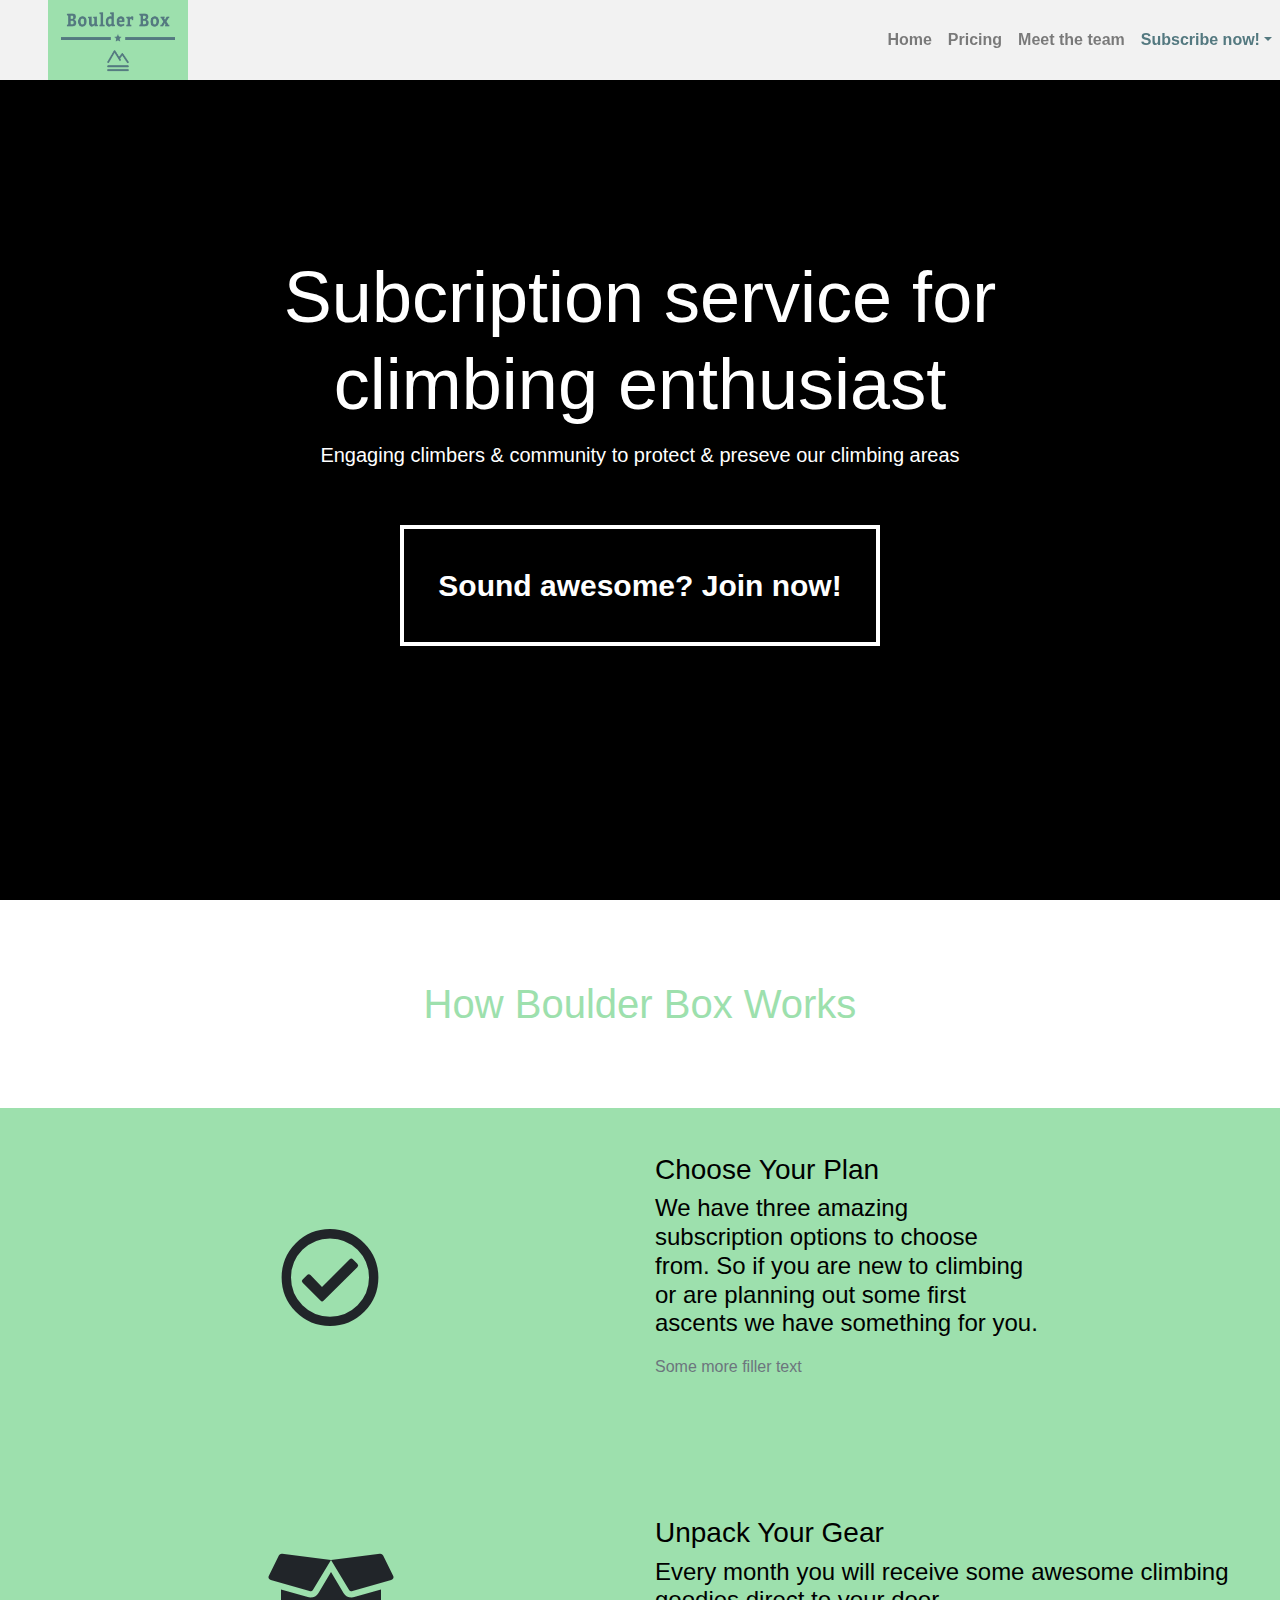
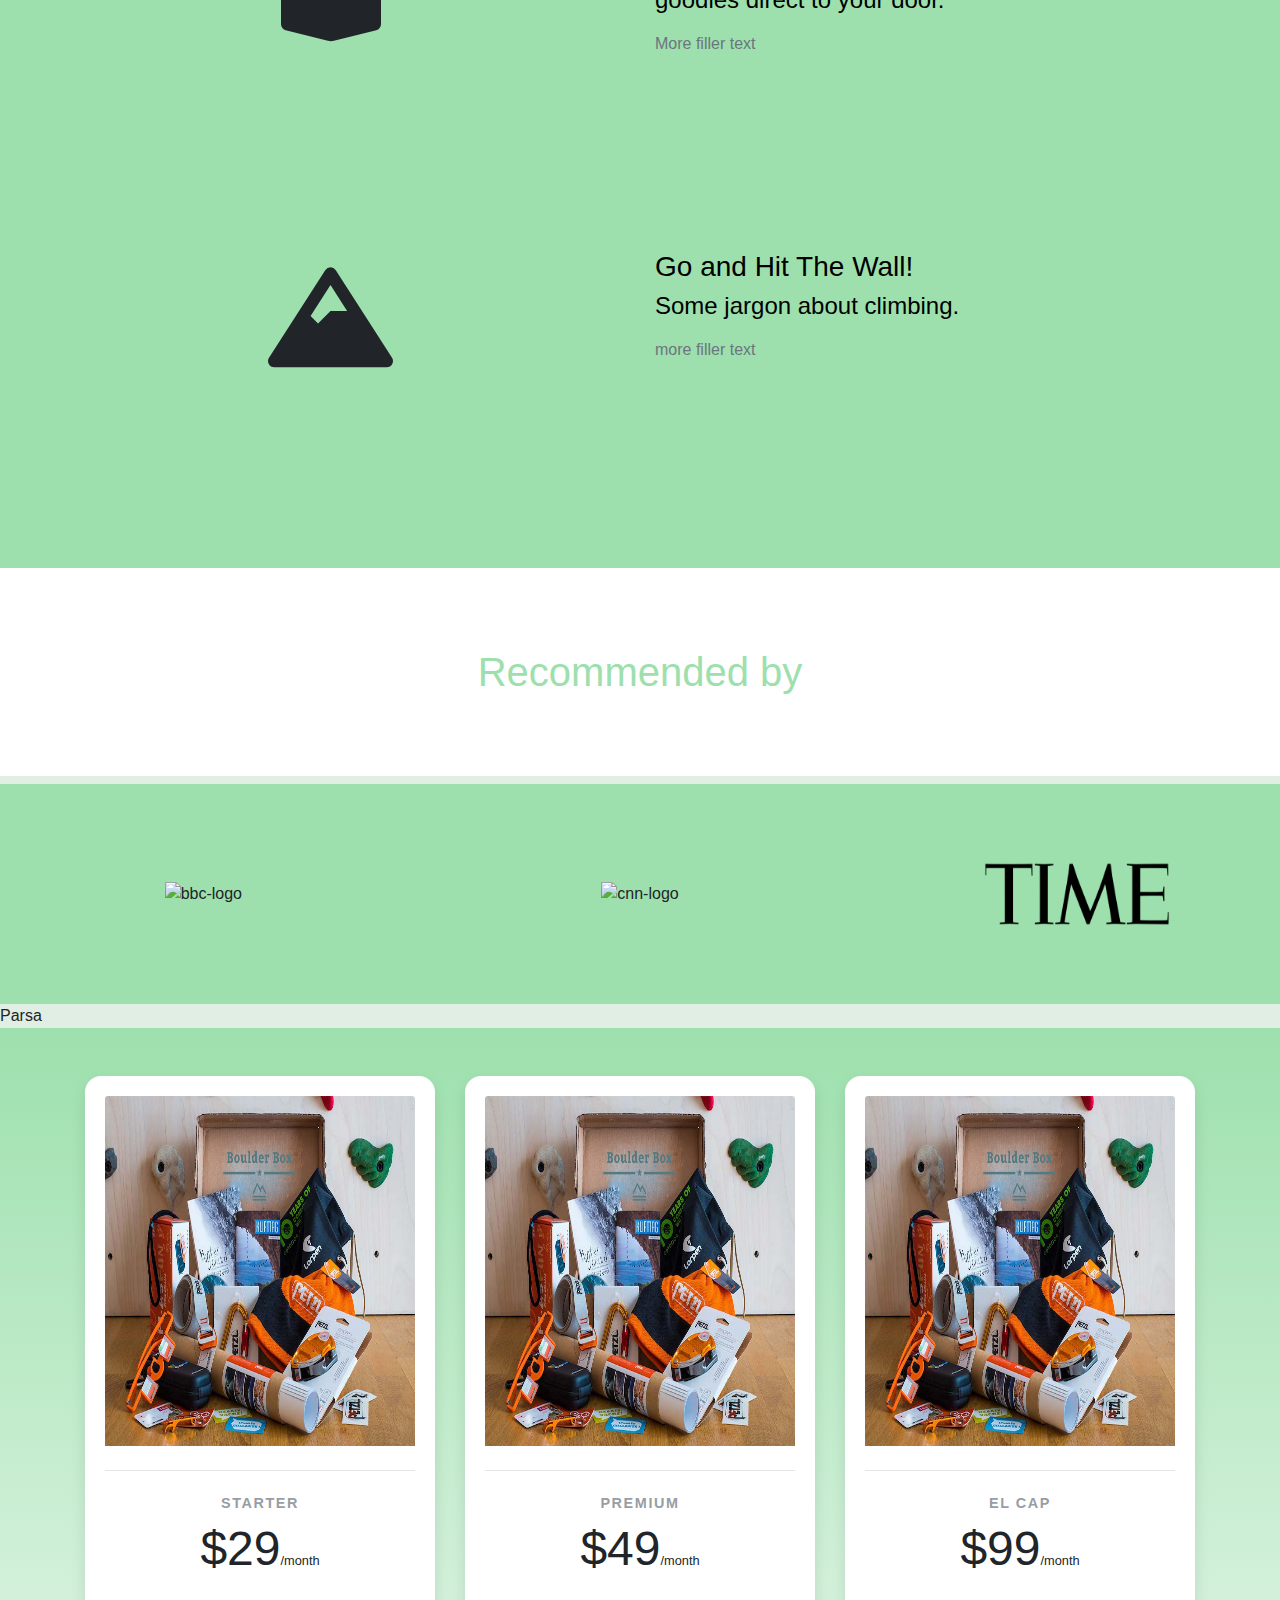
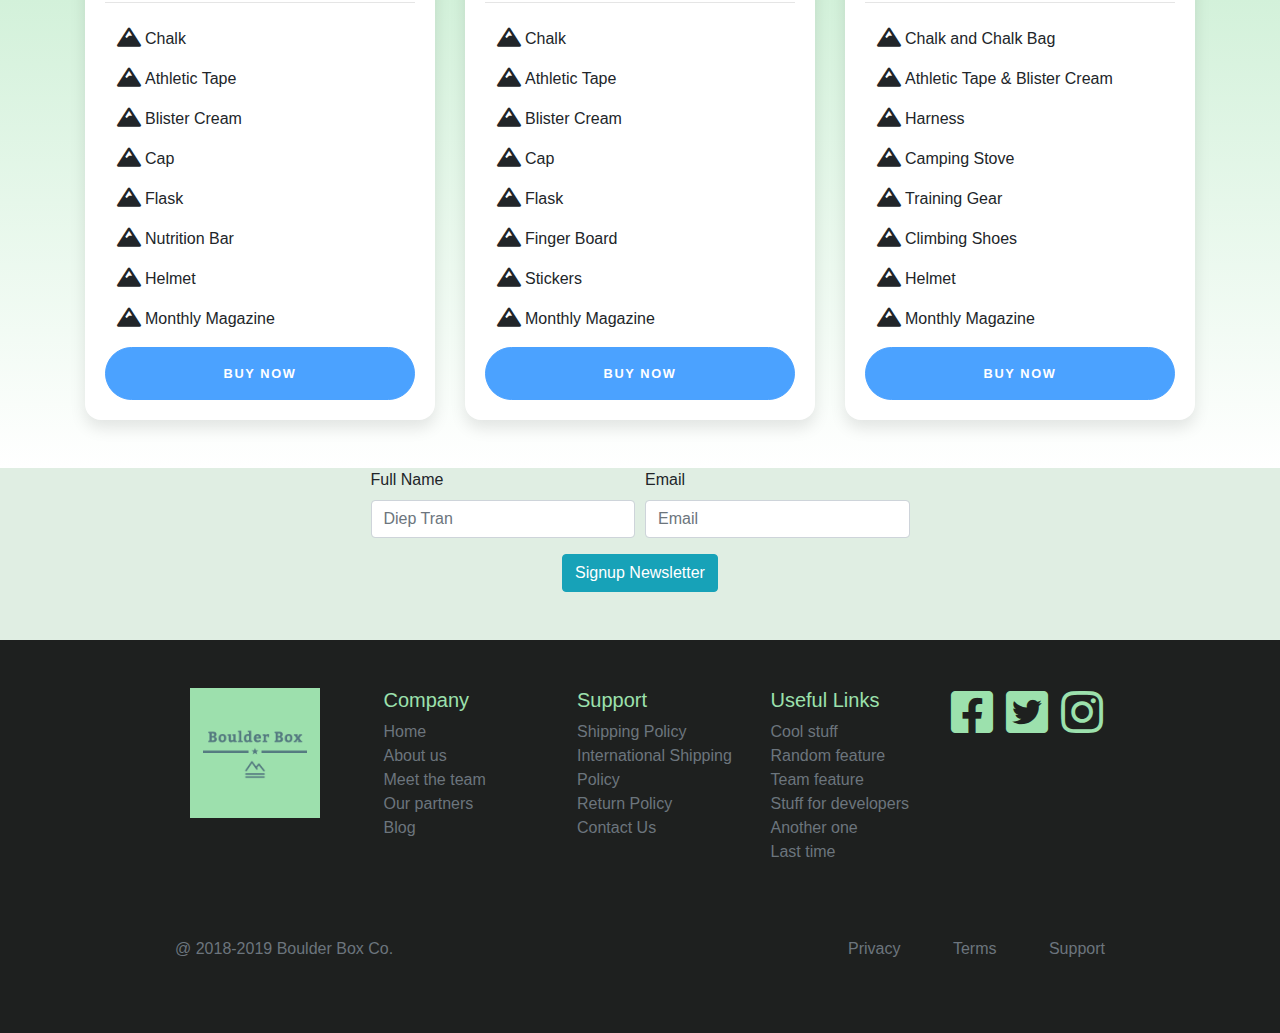
==== index.html @ 5732b901 "Add Shadow for Navbar - Updated Logo width and height to responsive meter - Add somemore effect on H" ====
<!DOCTYPE html>
<html lang="en">
<!-- Required meta tags -->
<meta charset="utf-8" />
<meta name="viewport" content="width=device-width, initial-scale=1, shrink-to-fit=no" />

<!-- Bootstrap CSS -->
<link rel="shortcut icon" href="img/logo/favicon.png" type="image/x-icon" />
<link rel="stylesheet" href="https://stackpath.bootstrapcdn.com/bootstrap/4.3.1/css/bootstrap.min.css"
    integrity="sha384-ggOyR0iXCbMQv3Xipma34MD+dH/1fQ784/j6cY/iJTQUOhcWr7x9JvoRxT2MZw1T" crossorigin="anonymous" />
<link rel="stylesheet" href="https://cdnjs.cloudflare.com/ajax/libs/font-awesome/5.11.2/css/all.css">
<link rel="stylesheet" href="https://stackpath.bootstrapcdn.com/bootstrap/4.3.1/css/bootstrap.min.css"
    integrity="sha384-ggOyR0iXCbMQv3Xipma34MD+dH/1fQ784/j6cY/iJTQUOhcWr7x9JvoRxT2MZw1T" crossorigin="anonymous">
<link rel="stylesheet" href="css/style.css" />
<title>Boulder Box | Homepage</title>
</head>

<body>
    <!-- Tuan -->
    <nav class="navbar fixed-top navbar-light navbar-expand-lg shadow">
        <a class="navbar-brand ml-5" href="index.html"><img src="img/logo/navbar-logo-wide.png" width="140vw" height="80vh" alt=""> </a>
        <div class="d-flex flex-row order-2 order-lg-3">
            <button class="navbar-toggler " type="button" data-toggle="collapse" data-target="#navbarNavDropdown">
                <span class="navbar-toggler-icon"></span>
            </button>
        </div>
        <div class="collapse navbar-collapse order-3 order-lg-2 " id="navbarNavDropdown">
            <ul class="navbar-nav ml-auto">
                <li class="nav-item"><a class="nav-link" href="/index.html">Home</a></li>
                <li class="nav-item"><a class="nav-link" href="/index.html#Pricing">Pricing</a></li>
                <li class="nav-item"><a class="nav-link" href="/meettheteam.html">Meet the team</a></li>
                <li class="nav-item dropdown">
                    <a class="nav-link dropdown-toggle custom-button-navbar" href="#" id="navbarDropdownMenuLink"
                        data-toggle="dropdown">Subscribe now!</a>
                    <div class="dropdown-menu dropdown-menu-right slideIn">
                        <a class="dropdown-item" href="#">Sign up</a>
                        <a class="dropdown-item" href="#">Sign in</a>
                        <a class="dropdown-item" href="/checkout.html">Subscribe now!</a>
                    </div>
                </li>
            </ul>
        </div>
    </nav>
    <header>
        <div class="overlay"></div>
        <video playsinline="playsinline" autoplay="autoplay" muted="muted" loop="loop">
            <source src="https://i.imgur.com/IbKbxZP.mp4" type="video/mp4">
        </video>
        <div class="container h-100">
            <div class="d-flex h-100 text-center align-items-center">
                <div class="w-100 text-white header-custom">
                    <h1 class="display-3">Subcription service for <br>climbing enthusiast</h1>
                    <p class="lead mb-0">Engaging climbers & community to protect & preseve our climbing areas</p>
                    <button class="awesome-button" onclick="window.location.href = '/index.html#Pricing';"">Sound awesome? Join now!</button>
                </div>
            </div>
        </div>
    </header>

    <!--Edward-->
    <!-- How It Works -->
    <section id="how-it-works">
        <h1>How Boulder Box Works</h1>
        <div class="row row-1">
            <div class="col-md-6 col-lg-6 how-img">
                <i class="far fa-check-circle"></i>
            </div>
            <div class="col-md-6 col-lg-4  how-text">
                <h3>Choose Your Plan</h3>
                <h4 class="subheading">We have three amazing subscription options to choose from. So if you are new to
                    climbing or are planning out some first ascents we have something for you.</h4>
                <p class="text-muted">Some more filler text </p>
            </div>
        </div>
        <div class="row row-2">
            <div class="col-md-6 col-lg-6  how-img">
                <i class="fas fa-box-open"></i>
            </div>
            <div class="col-md-6 col-lg-6 how-text ">
                <h3>Unpack Your Gear</h3>
                <h4 class="subheading">Every month you will receive some awesome climbing goodies direct to your door.
                </h4>
                <p class="text-muted">More filler text</p>
            </div>

        </div>
        <div class="row row-3">
            <div class="col-md-6 col-lg-6  how-img">
                <i class="fas fa-mountain "></i>
            </div>
            <div class="col-md-6 col-lg-6 how-text ">
                <h3>Go and Hit The Wall!</h3>
                <h4 class="subheading">Some jargon about climbing.</h4>
                <p class="text-muted"> more filler text</p>
            </div>
        </div>

        </div>
    </section>

    <!-- As Seen On Section -->
    <section id="as-seen-on">
        <h1>Recommended by</h1>
        <Div class="container-fluid as-seen-on">
            <div class="row">
                <div class="col-lg-4 col-md-4 col-sm-12 news-logo ">
                    <img src="https://cdn.iconscout.com/icon/free/png-512/bbc-3-555283.png" alt="bbc-logo">
                </div>
                <div class="col-lg-4 col-md-4 col-sm-12 news-logo">
                    <img src="https://cdn.iconscout.com/icon/free/png-512/cnn-1-282366.png" alt="cnn-logo">
                </div>
                <div class="col-lg-4 col-md-4 col-sm-12 news-logo">
                    <img src="img/time-259.png" alt="time-logo">
                </div>
            </div>
        </div>
    </section>
    </section>

    <section id="Testimonial">
        Parsa
    </section>

    <section id="product-image">


    </section>

    <!-- Pricing Cards  -->


    <section id="Pricing">

        <section class="pricing py-5">
            <div class="container">
                <div class="row">
                    <!-- Starter Tier -->
                    <div class="col-lg-4">
                        <div class="card mb-5 mb-lg-0">
                            <div class="card-body">
                                <img class="bd-placeholder-img card-img-top" width="100%" height="350"
                                    src="img/Boulder_box_product.png" focusable="false" role="img"
                                    aria-label="profile"></img>
                                <hr>
                                <h5 class="card-title text-muted text-uppercase text-center">Starter</h5>
                                <h6 class="card-price text-center">$29<span class="period">/month</span></h6>
                                <hr>
                                <ul class="fa-ul">
                                    <li><span class="fa-li"><i class="fas fa-mountain mountain"></i></span>Chalk</li>
                                    <li><span class="fa-li"><i class="fas fa-mountain mountain "></i></span>Athletic
                                        Tape
                                    </li>
                                    <li><span class="fa-li"><i class="fas fa-mountain mountain "></i></span>Blister
                                        Cream
                                    </li>
                                    <li><span class="fa-li"><i class="fas fa-mountain mountain "></i></span>Cap</li>
                                    <li> <span class="fa-li"><i class="fas fa-mountain mountain "></i></span>Flask</li>
                                    <li> <span class="fa-li"><i class="fas fa-mountain mountain "></i></span>Nutrition
                                        Bar
                                    </li>
                                    <li> <span class="fa-li"><i class="fas fa-mountain mountain "></i></span>Helmet
                                    </li>
                                    <li> <span class="fa-li"><i class="fas fa-mountain mountain "></i></span>Monthly
                                        Magazine
                                    </li>
                                </ul>
                                <a href="/checkout.html" class="btn btn-block btn-primary text-uppercase">Buy Now</a>
                            </div>
                        </div>
                    </div>
                    <!-- Plus Tier -->
                    <div class="col-lg-4">
                        <div class="card mb-5 mb-lg-0">
                            <div class="card-body">

                                <img class="bd-placeholder-img card-img-top" width="100%" height="350"
                                    src="img/Boulder_box_product.png" focusable="false" role="img"
                                    aria-label="profile"></img>
                                <hr>
                                <h5 class="card-title text-muted text-uppercase text-center">Premium</h5>
                                <h6 class="card-price text-center">$49<span class="period">/month</span></h6>
                                <hr>

                                <ul class="fa-ul">
                                    <li><span class="fa-li"><i class="fas fa-mountain mountain"></i></span>Chalk</li>
                                    <li><span class="fa-li"><i class="fas fa-mountain mountain "></i></span>Athletic
                                        Tape
                                    </li>
                                    <li><span class="fa-li"><i class="fas fa-mountain mountain "></i></span>Blister
                                        Cream
                                    </li>
                                    <li><span class="fa-li"><i class="fas fa-mountain mountain "></i></span>Cap</li>
                                    <li> <span class="fa-li"><i class="fas fa-mountain mountain "></i></span>Flask</li>
                                    <li> <span class="fa-li"><i class="fas fa-mountain mountain "></i></span>Finger
                                        Board
                                    </li>
                                    <li> <span class="fa-li"><i class="fas fa-mountain mountain "></i></span>Stickers
                                    </li>
                                    <li> <span class="fa-li"><i class="fas fa-mountain mountain "></i></span>Monthly
                                        Magazine
                                    </li>
                                </ul>
                                <a href="/checkout.html" class="btn btn-block btn-primary text-uppercase">Buy Now</a>
                            </div>
                        </div>
                    </div>
                    <!-- Pro Tier -->
                    <div class="col-lg-4">
                        <div class="card">
                            <div class="card-body">
                                <img class="bd-placeholder-img card-img-top" width="100%" height="350"
                                    src="img/Boulder_box_product.png" focusable="false" role="img"
                                    aria-label="profile"></img>
                                <hr>
                                <h5 class="card-title text-muted text-uppercase text-center">El Cap</h5>
                                <h6 class="card-price text-center">$99<span class="period">/month</span></h6>
                                <hr>
                                <ul class="fa-ul">
                                    <li><span class="fa-li"><i class="fas fa-mountain mountain"></i></span>Chalk and
                                        Chalk Bag</li>
                                    <li><span class="fa-li"><i class="fas fa-mountain mountain "></i></span>Athletic
                                        Tape & Blister Cream</li>
                                    <li><span class="fa-li"><i class="fas fa-mountain mountain "></i></span>Harness</li>
                                    <li><span class="fa-li"><i class="fas fa-mountain mountain "></i></span>Camping
                                        Stove
                                    </li>
                                    <li> <span class="fa-li"><i class="fas fa-mountain mountain "></i></span>Training
                                        Gear
                                    </li>
                                    <li> <span class="fa-li"><i class="fas fa-mountain mountain "></i></span>Climbing
                                        Shoes
                                    </li>
                                    <li> <span class="fa-li"><i class="fas fa-mountain mountain "></i></span>Helmet
                                    </li>
                                    <li> <span class="fa-li"><i class="fas fa-mountain mountain "></i></span>Monthly
                                        Magazine
                                    </li>
                                </ul>
                                </ul>
                                <a href="/checkout.html" class="btn btn-block btn-primary text-uppercase">Buy Now</a>
                            </div>
                        </div>
                    </div>
                </div>
            </div>
        </section>
    </section>

    <!-- Diep -->
    <section id="Newsletter">
        <form class="px-5">
            <div class="form-row px-5">
                <div class="col-md-3"></div>
                <div class="form-group col-md-3">
                    <label for="inputName">Full Name</label>
                    <input type="name" class="form-control" id="inputEmail4" placeholder="Diep Tran">
                </div>
                <div class="form-group col-md-3">
                    <label for="inputEmail4">Email</label>
                    <input type="email" class="form-control" id="inputPassword4" placeholder="Email">
                </div>
                <div class="col-md-3"></div>
            </div>
            <div class="form-row px-5">
                <div class="col-md-3"></div>
                <div class="text-center mb-5 px-5 col-md-6">
                    <button type="submit" class="btn btn-info">Signup Newsletter</button>
                </div>
                <div class="col-md-3"></div>
            </div>
        </form>
    </section>

    <!-- Hai -->
    <!-- Footer -->
    <footer class="footer d-flex justify-content-center">
        <div class="container-fluid pt-5 mb-5">
            <div class="row-md-12 d-flex justify-content-md-between mb-3">
                <div class="col-12 col-md">
                    <img class="mb-2" src="img/logo/logo.png" alt="" width="130" height="auto" />
                </div>
                <div class="col-6 col-md">
                    <h5 class="footer-h5">Company</h5>
                    <ul class="list-unstyled text-small">
                        <li><a class="text-muted" href="index.html">Home</a></li>
                        <li><a class="text-muted" ∏href="#">About us</a></li>
                        <li><a class="text-muted" href="#">Meet the team</a></li>
                        <li><a class="text-muted" href="#">Our partners</a></li>
                        <li><a class="text-muted" href="#">Blog</a></li>
                    </ul>
                </div>
                <div class="col-6 col-md">
                    <h5 class="footer-h5">Support</h5>
                    <ul class="list-unstyled text-small">
                        <li><a class="text-muted" href="#">Shipping Policy</a></li>
                        <li>
                            <a class="text-muted" href="#">International Shipping Policy</a>
                        </li>
                        <li><a class="text-muted" href="#">Return Policy</a></li>
                        <li><a class="text-muted" href="#">Contact Us</a></li>
                    </ul>
                </div>
                <div class="col-6 col-md">
                    <h5 class="footer-h5">Useful Links</h5>
                    <ul class="list-unstyled text-small">
                        <li><a class="text-muted" href="#">Cool stuff</a></li>
                        <li><a class="text-muted" href="#">Random feature</a></li>
                        <li><a class="text-muted" href="#">Team feature</a></li>
                        <li><a class="text-muted" href="#">Stuff for developers</a></li>
                        <li><a class="text-muted" href="#">Another one</a></li>
                        <li><a class="text-muted" href="#">Last time</a></li>
                    </ul>
                </div>

                <div class="col-6 col-md-auto d-flex justify-content-center social-af">
                    <a class="social-btn" href="#">
                        <i class="fab fa-facebook-square fa-3x" aria-hidden="true"></i>
                    </a>
                    <a class="social-btn" href="#">
                        <i class="fab fa-twitter-square fa-3x" aria-hidden="true"></i>
                    </a>
                    <a class="social-btn" href="#">
                        <i class="fab fab fa-instagram fa-3x" aria-hidden="true"></i>
                    </a>
                </div>
            </div>

            <div class="row mt-5">
                <div class="col-lg-4 col-sm-12 text-muted">
                    <p class="container-fluid text-left pl-0">
                        @ 2018-2019 Boulder Box Co.
                    </p>
                </div>

                <div class="col-lg-8 col-sm-12 text-muted text-md-right text-sm-center">
                    <ul class="list-unstyled list-inline">
                        <li class="list-inline-item mr-5">
                            <a class="text-muted" href="#">Privacy</a>
                        </li>
                        <li class="list-inline-item mr-5">
                            <a class="text-muted" href="#">Terms</a>
                        </li>
                        <li class="list-inline-item mr-auto">
                            <a class="text-muted" href="#">Support</a>
                        </li>
                    </ul>
                </div>
            </div>
        </div>
    </footer>

    <!-- Optional JavaScript -->
    <!-- jQuery first, then Popper.js, then Bootstrap JS -->
    <script src="https://code.jquery.com/jquery-3.3.1.slim.min.js"
        integrity="sha384-q8i/X+965DzO0rT7abK41JStQIAqVgRVzpbzo5smXKp4YfRvH+8abtTE1Pi6jizo"
        crossorigin="anonymous"></script>
    <script src="https://cdnjs.cloudflare.com/ajax/libs/popper.js/1.14.7/umd/popper.min.js"
        integrity="sha384-UO2eT0CpHqdSJQ6hJty5KVphtPhzWj9WO1clHTMGa3JDZwrnQq4sF86dIHNDz0W1"
        crossorigin="anonymous"></script>
    <script src="https://stackpath.bootstrapcdn.com/bootstrap/4.3.1/js/bootstrap.min.js"
        integrity="sha384-JjSmVgyd0p3pXB1rRibZUAYoIIy6OrQ6VrjIEaFf/nJGzIxFDsf4x0xIM+B07jRM"
        crossorigin="anonymous"></script>
</body>

</html>
---- css/style.css ----
body {
        background-color: #e0eee3;
        margin: 0px;
    }
    /* footer + checkout */
    
    .social-af>i {
        color: #9ce1ad;
    }
    
    .header-checkout {
        background-color: #e0eee3;
        height: auto;
        margin-bottom: 3rem;
    }
    
    .header-checkout>p {
        font-size: 3rem;
        width: 100%;
    }
    
    .checkout-title {
        color: rgb(126, 14, 23) !important;
    }
    
    .main-logo {
        width: 15rem;
        background-color: #9ce1ad;
        padding-top: 5rem;
    }
    
    .social-btn>i:hover {
        transform: scale(1.3);
    }
    
    .social-af :nth-child(1) {
        margin-right: 10%;
    }
    
    .social-af :nth-child(2) {
        margin-right: 10%;
    }
    
    footer {
        padding-left: 10rem;
        padding-right: 10rem;
    }
    
    .footer-h5 {
        color: #9ce1ad;
    }
    
    a:hover {
        text-decoration: none;
        color: #649971 !important;
    }
    
    a {
        text-decoration: none;
        color: #9ce1ad;
    }
    
    footer {
        background-color: #1e201f;
    }
    /* Below How it Works CSS */
    
    #how-it-works>.row {
        background-color: #9de0ad;
        margin: 20px;
        margin-bottom: 20px;
        margin-top: 20px;
        min-height: 300px;
    }
    
    .how-img {
        display: flex;
        text-align: center;
        justify-content: center;
    }
    
    .how-img>i {
        display: flex;
        align-items: center;
        justify-content: center;
        margin: 10px;
    }
    
    .far {
        font-size: 100px;
    }
    
    .fas {
        font-size: 100px;
    }
    
    #how-it-works {
        padding-bottom: 5rem;
        background-color: #9de0ad;
    }
    
    #how-it-works>h1 {
        text-align: center;
        color: #9de0ad;
        padding-top: 5rem;
        padding-bottom: 5rem;
        background-color: white;
    }
    
    .mbr-iconfont {
        font-size: 4.5rem !important;
        color: #944a50;
        margin: 1rem;
        padding-right: 1rem;
    }
    
    h2 {
        color: red;
        margin-top: 0.5rem;
        margin-bottom: 0.5rem;
        text-align: center;
    }
    
    h3 {
        color: black;
    }
    
    h4 {
        color: black;
    }
    
    .display-5 {
        font-family: "Source Sans Pro", sans-serif;
        font-size: 1.4rem;
    }
    
    p {
        padding-top: 0.5rem;
        padding-bottom: 0.5rem;
        line-height: 25px;
    }
    
    .display-6 {
        font-family: "Source Sans Pro", sans-serif;
        font-size: 1re;
    }
    /* Below As Seen On CSS  */
    
    #as-seen-on> h1 {
        text-align: center;
        color: #9de0ad;
        padding-top: 5rem;
        padding-bottom: 5rem;
        background-color: white;
    }
    
    .news-logo {
        display: flex;
        background: #9de0ad;
        align-content: center;
        justify-content: center;
    }
    
    .news-logo>img {
        display: flex;
        align-content: center;
        justify-content: center;
        max-height: 200px;
        margin: 10px;
    }
    
    .as-seen-on {
        background: #9de0ad;
        margin-right: 0;
        margin-left: 0;
        padding: 0;
    }
    
    .row {
        align-items: center;
    }
    /* nav-bar + header */
    
    header {
        position: relative;
        background-color: black;
        height: 100vh;
        min-height: 25rem;
        width: 100vw;
        overflow: hidden;
    }
    
    nav {
        font-family: 'Roboto', sans-serif;
        animation-name: fadeIn;
        background-color: rgb(255, 255, 255, .95);
        -webkit-animation-name: fadeIn;
        animation-duration: 2s;
        animation-iteration-count: 1;
        animation-delay: 0;
        padding: 0 !important;
    }

    .navbar-brand{
        padding: 0;
        background-color: #9de0ad; 
    }
    
    .the-blur{
        position: fixed;
        top:0;
        width: 100%;
        min-height: 50px;
        margin-bottom: 20px;
        background: rgba(0,0,0,.9);
        z-index:1010;
        -webkit-filter: blur(20px);
        -moz-filter: blur(20px);
        -o-filter: blur(20px);
        -ms-filter: blur(20px);
        filter: blur(20px);
    }

    header>.navbar-inner {
        background: transparent;
    }
    
    @keyframes fadeIn {
        from {
            opacity: 0;
        }
        to {
            opacity: 1;
        }
    }
    
    header>video {
        position: absolute;
        top: 50%;
        left: 50%;
        min-width: 100%;
        min-height: 100%;
        width: auto;
        height: auto;
        z-index: 0;
        -ms-transform: translateX(-50%) translateY(-50%);
        -moz-transform: translateX(-50%) translateY(-50%);
        -webkit-transform: translateX(-50%) translateY(-50%);
        transform: translateX(-50%) translateY(-50%);
    }
    
    header>.container {
        position: relative;
        z-index: 2;
    }
    
    header>.overlay {
        position: absolute;
        top: 0;
        left: 0;
        height: 100%;
        width: 100%;
        background-color: black;
        opacity: 0.5;
        z-index: 1;
    }
    
    @media (pointer: coarse) and (hover: none) {
        header {
            background: url('https://source.unsplash.com/XT5OInaElMw/1600x900') black no-repeat center center scroll;
        }
        header video {
            display: none;
        }
    }

    .awesome-button{
        box-sizing: border-box;
        -moz-box-sizing: border-box;
        -webkit-box-sizing: border-box;
        font-weight: 700;
        font-size: 30px;
        background-color: transparent;
        margin-top: 49px;
        padding: 34px;
        color: white;
        border: 4px solid white; /* Green */
        transition-duration: 0.5s;
    }

    .awesome-button:hover{
        outline: 0;
        padding: 2px;
        transition-duration: 1s;
        box-sizing: border-box;
        -moz-box-sizing: border-box;
        -webkit-box-sizing: border-box;
        font-weight: 700;
        font-size: 30px;
        background-color: transparent;
        margin-top: 49px;
        padding: 34px;
        color: #9de0ad;
        border-top: 4px solid transparent;
        border-bottom: 4px solid transparent;
        border-right: 4px solid transparent;
        border-left: 24px solid#9de0ad; /* Green */       
    }
    .awesome-button:focus{
        outline: 0;
    }
    
    .navbar-toggler {
        color: #547980 !important;
        margin-right: 65px;
    }
    
    .nav-custom-left {
        color: #547980 !important;
        margin-left: 35px;
        margin-right: 35px;
    }
    
    @media (min-width: 992px) {
        .animate {
            animation-duration: 0.3s;
            -webkit-animation-duration: 0.3s;
            animation-fill-mode: both;
            -webkit-animation-fill-mode: both;
            left: -95% !important;
            right: auto !important;
            text-align: center !important;
        }
    }
    
    @keyframes slideIn {

        100% {
            transform: translateY(0rem);
            opacity: 1;
        }
        0% {
            transform: translateY(5rem);
            opacity: 0;
        }
    }
    
    @-webkit-keyframes slideIn {
        0% {
            -webkit-transform: transform;
            -webkit-opacity: 0;
        }
        100% {
            -webkit-transform: translateY(0);
            -webkit-opacity: 1;
        }
        0% {
            -webkit-transform: translateY(1rem);
            -webkit-opacity: 0;
        }
    }
    
    .slideIn {
        -webkit-animation-name: slideIn;
        animation-name: slideIn;
    }

    .header-custom{
        animation-name: slideIn;
        -webkit-animation-name: slideIn;
        animation-duration: 3s;
        animation-iteration-count: 1;
        animation-delay: 0;
 
    }
    
    .custom-button-navbar {
        position: relative;
        color: #547980 !important;
        box-sizing: border-box !important;
        border-width: 0px !important;
        border-style: solid !important;
        border-color: #547980 !important;
        transition-duration: 0.2s;
    }
    
    .custom-button-navbar:hover {
        box-sizing: border-box;
        padding: 5px;
        border-width: 1px !important;
    }
    
    .custom-button-navbar:active {
        box-sizing: border-box;
        padding: 5px;
        border-width: 1px !important;
    }
    
    .nav-link {
        font-weight: 700;
        transition-duration: 0.5s;
        color: white;
    }
    
    .nav-link:hover {
        box-sizing: border-box;
        padding-bottom: 2px;
        border-bottom: 1px solid #9ce1ad;
    }
    
    header>.collapse {
        justify-content: flex-end;
    }
    /* CSS for pricing  */
    
    section.pricing {
        background: #9de0ad;
        background: linear-gradient(to bottom, #9de0ad, white);
    }
    
    .pricing .card {
        border: none;
        border-radius: 1rem;
        transition: all 0.2s;
        box-shadow: 0 0.5rem 1rem 0 rgba(0, 0, 0, 0.1);
    }
    
    .pricing hr {
        margin: 1.5rem 0;
    }
    
    .pricing .card-title {
        margin: 0.5rem 0;
        font-size: 0.9rem;
        letter-spacing: .1rem;
        font-weight: bold;
    }
    
    .pricing .card-price {
        font-size: 3rem;
        top: 0;
        margin-top: 0;
    }
    
    .pricing .card-price .period {
        font-size: 0.8rem;
    }
    
    .pricing ul li {
        margin-bottom: 1rem;
    }
    
    .pricing .text-muted {
        opacity: 0.7;
    }
    
    .pricing .btn {
        font-size: 0.8rem;
        border-radius: 5rem;
        letter-spacing: .1rem;
        font-weight: bold;
        padding: 1rem;
        opacity: 0.7;
        transition: all 0.2s;
    }
    
    .mountain {
        font-size: 1.2rem;
    }
    /* Hover Effects on Card */
    
    @media (min-width: 992px) {
        .pricing .card:hover {
            margin-top: -.25rem;
            margin-bottom: .25rem;
            box-shadow: 0 0.5rem 1rem 0 rgba(0, 0, 0, 0.3);
        }
        .pricing .card:hover .btn {
            opacity: 1;
        }
        /* Image CSS */
        #product-image {
            max-width: 5rem;
        }
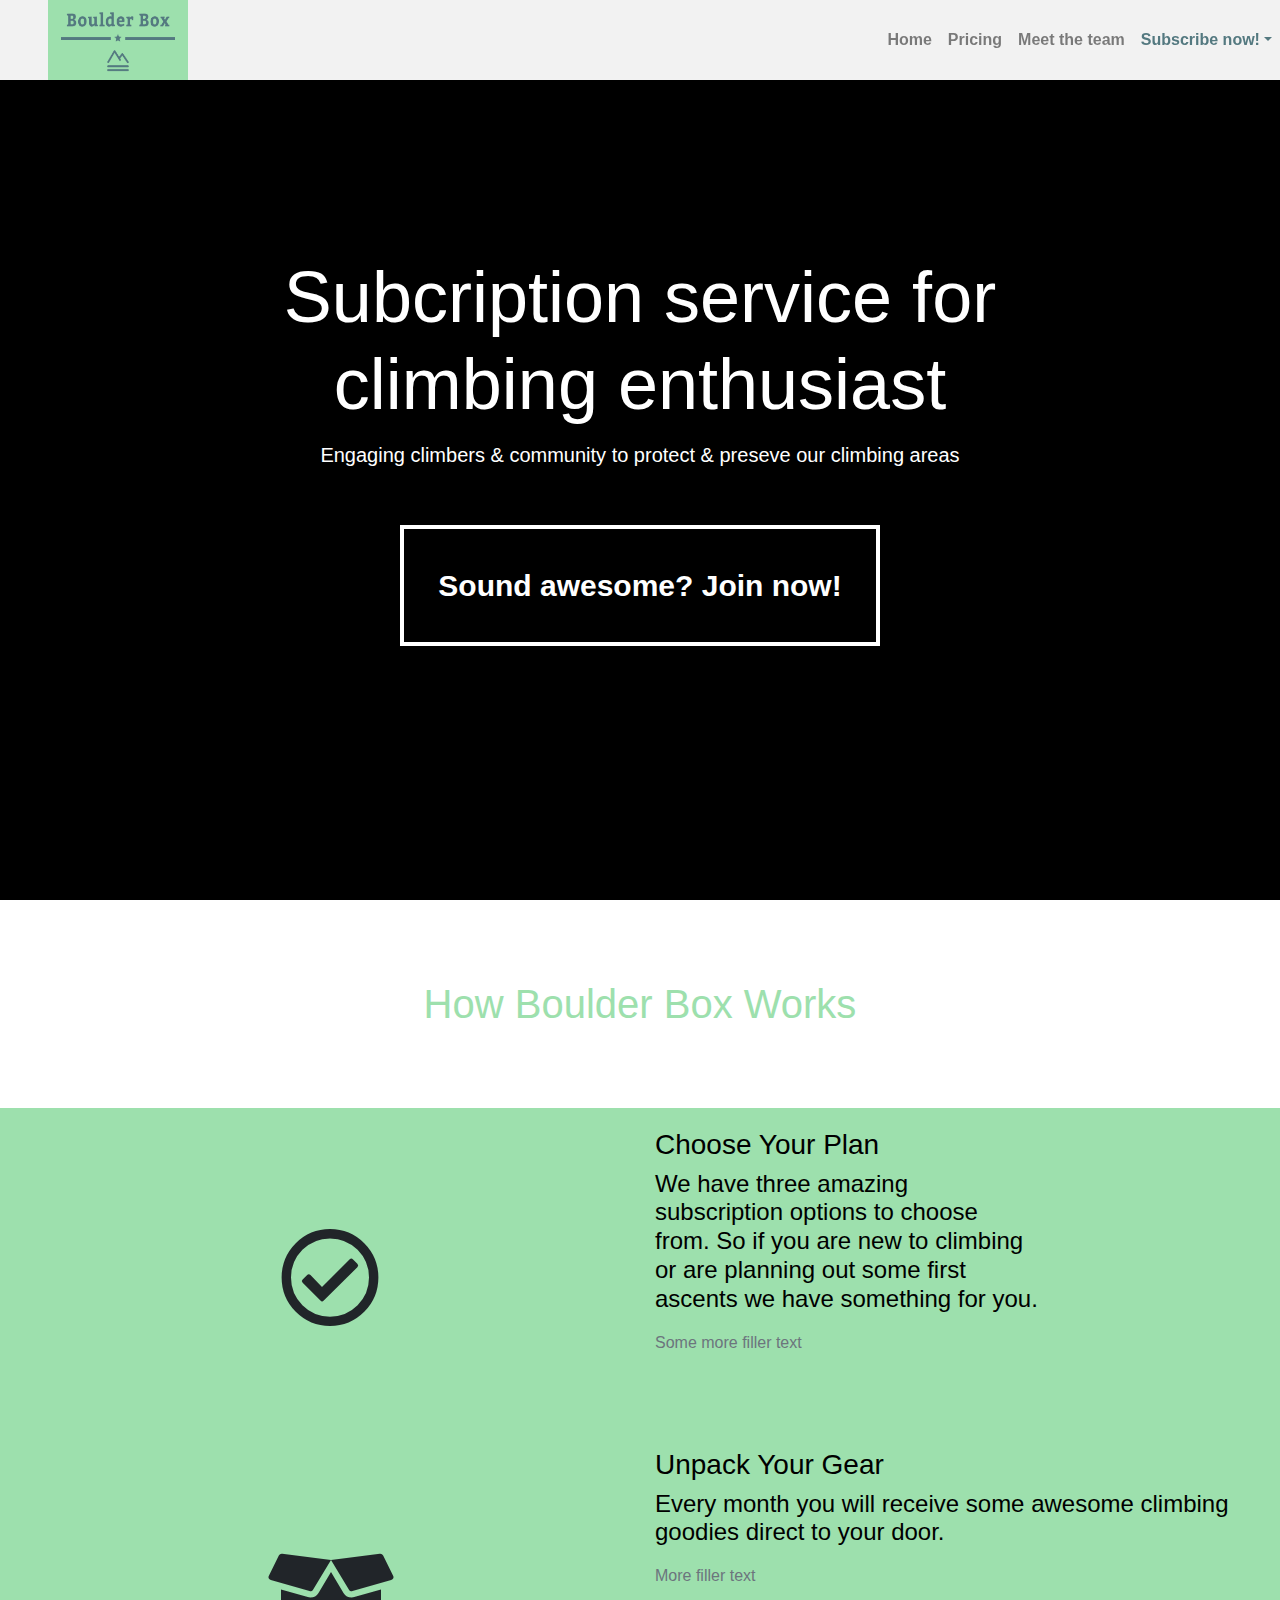
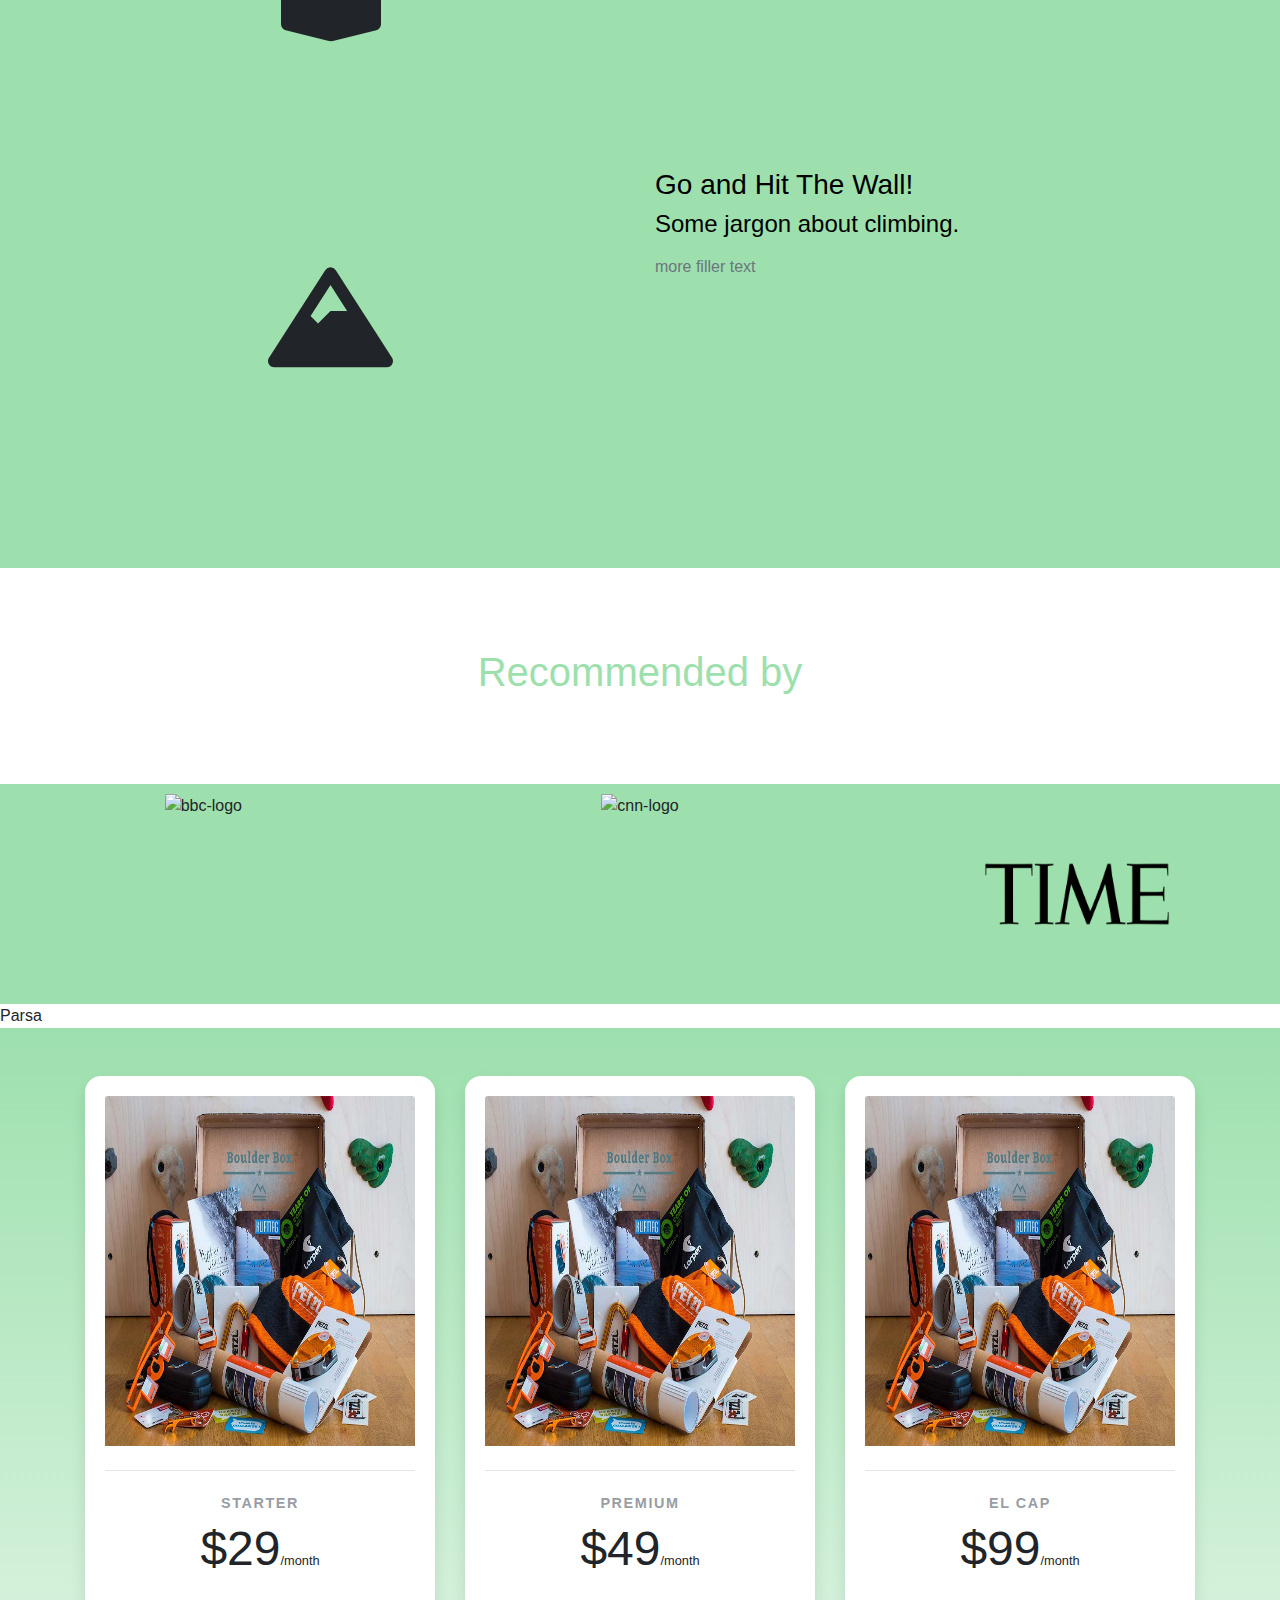
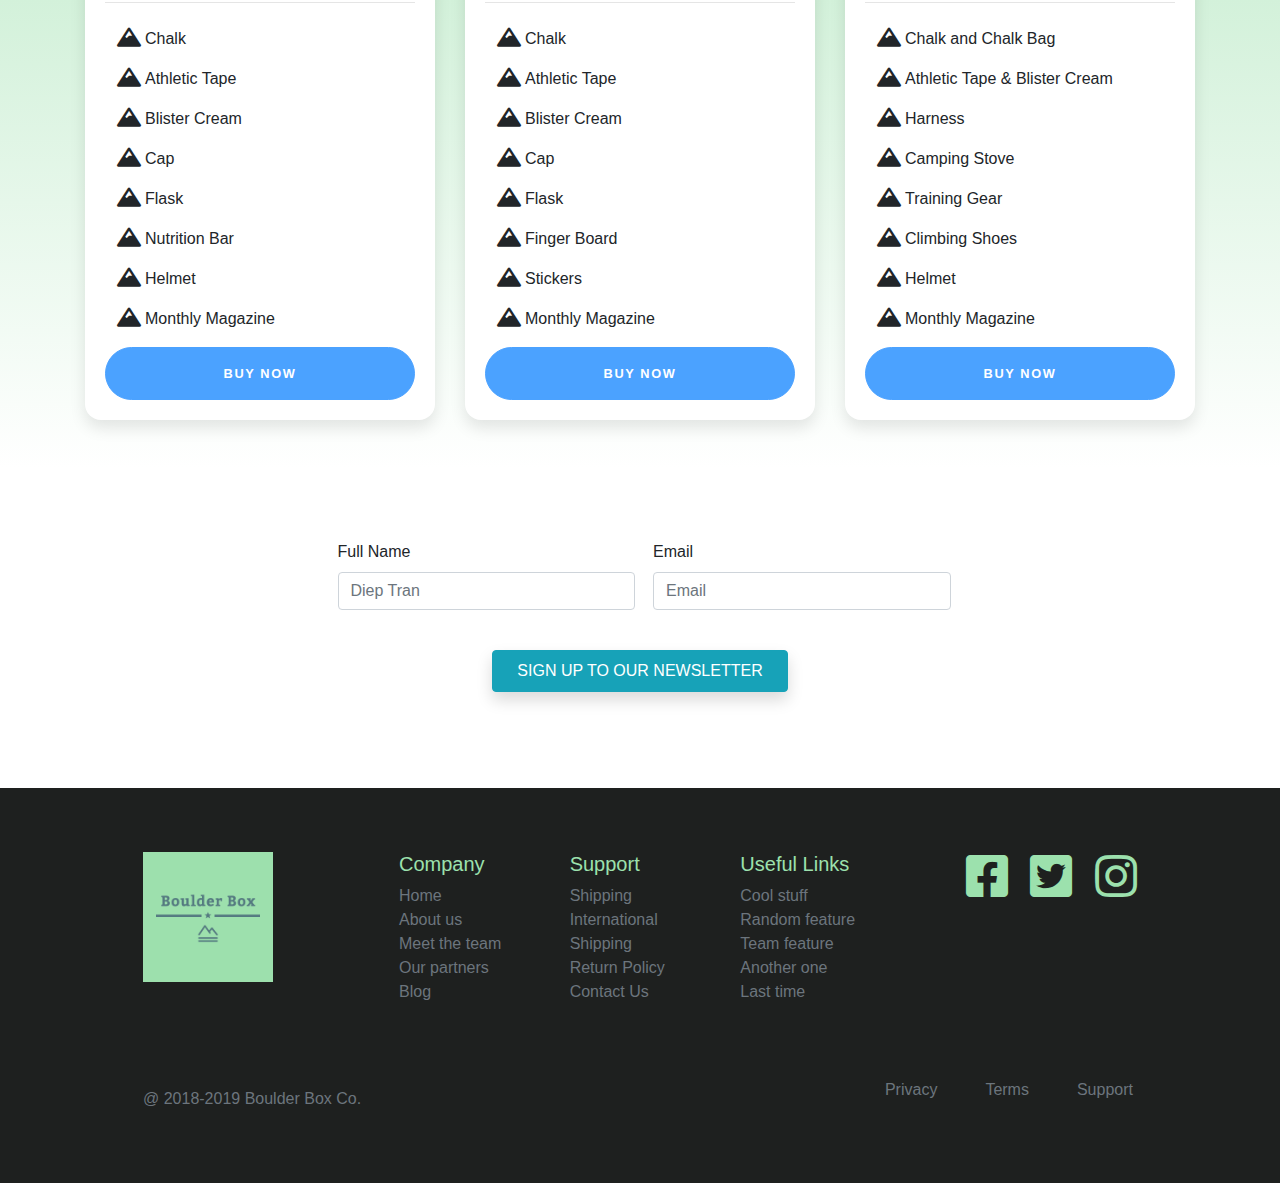
==== commit 2a2bb7b1: "Merge branch 'master' into feature/navbar-header" ====
--- a/index.html
+++ b/index.html
@@ -41,6 +41,7 @@
             </ul>
         </div>
     </nav>
+  
     <header>
         <div class="overlay"></div>
         <video playsinline="playsinline" autoplay="autoplay" muted="muted" loop="loop">
@@ -117,7 +118,7 @@
     </section>
     </section>
 
-    <section id="Testimonial">
+    <section id="testimonial">
         Parsa
     </section>
 
@@ -129,7 +130,7 @@
     <!-- Pricing Cards  -->
 
 
-    <section id="Pricing">
+    <section id="pricing">
 
         <section class="pricing py-5">
             <div class="container">
@@ -164,7 +165,7 @@
                                         Magazine
                                     </li>
                                 </ul>
-                                <a href="/checkout.html" class="btn btn-block btn-primary text-uppercase">Buy Now</a>
+                                <a href="checkout.html" class="btn btn-block btn-primary text-uppercase">Buy Now</a>
                             </div>
                         </div>
                     </div>
@@ -200,7 +201,7 @@
                                         Magazine
                                     </li>
                                 </ul>
-                                <a href="/checkout.html" class="btn btn-block btn-primary text-uppercase">Buy Now</a>
+                                <a href="checkout.html" class="btn btn-block btn-primary text-uppercase">Buy Now</a>
                             </div>
                         </div>
                     </div>
@@ -237,7 +238,7 @@
                                     </li>
                                 </ul>
                                 </ul>
-                                <a href="/checkout.html" class="btn btn-block btn-primary text-uppercase">Buy Now</a>
+                                <a href="checkout.html" class="btn btn-block btn-primary text-uppercase">Buy Now</a>
                             </div>
                         </div>
                     </div>
@@ -247,107 +248,106 @@
     </section>
 
     <!-- Diep -->
-    <section id="Newsletter">
-        <form class="px-5">
-            <div class="form-row px-5">
+    <section class="container-fluid my-4 py-5" id="newsletter">
+        <form class="container-fluid">
+            <div class="form-row">
                 <div class="col-md-3"></div>
-                <div class="form-group col-md-3">
+                <div class="form-group col-md-3 mr-md-1">
                     <label for="inputName">Full Name</label>
                     <input type="name" class="form-control" id="inputEmail4" placeholder="Diep Tran">
                 </div>
-                <div class="form-group col-md-3">
+                <div class="form-group col-md-3 ml-md-1">
                     <label for="inputEmail4">Email</label>
                     <input type="email" class="form-control" id="inputPassword4" placeholder="Email">
                 </div>
                 <div class="col-md-3"></div>
             </div>
-            <div class="form-row px-5">
-                <div class="col-md-3"></div>
-                <div class="text-center mb-5 px-5 col-md-6">
-                    <button type="submit" class="btn btn-info">Signup Newsletter</button>
-                </div>
-                <div class="col-md-3"></div>
+            <div class="form-row my-4 d-flex align-items-center">
+                <div class="col-md-4"></div>
+                <div class="text-center col-md-4">
+                    <button type="submit" class="btn btn-info py-2 px-4 mx-5 shadow">SIGN UP TO OUR NEWSLETTER</button><br>
+                </div>
+                <div class="col-md-4"></div>
             </div>
         </form>
     </section>
 
     <!-- Hai -->
     <!-- Footer -->
-    <footer class="footer d-flex justify-content-center">
-        <div class="container-fluid pt-5 mb-5">
-            <div class="row-md-12 d-flex justify-content-md-between mb-3">
-                <div class="col-12 col-md">
-                    <img class="mb-2" src="img/logo/logo.png" alt="" width="130" height="auto" />
-                </div>
-                <div class="col-6 col-md">
-                    <h5 class="footer-h5">Company</h5>
-                    <ul class="list-unstyled text-small">
-                        <li><a class="text-muted" href="index.html">Home</a></li>
-                        <li><a class="text-muted" ∏href="#">About us</a></li>
-                        <li><a class="text-muted" href="#">Meet the team</a></li>
-                        <li><a class="text-muted" href="#">Our partners</a></li>
-                        <li><a class="text-muted" href="#">Blog</a></li>
-                    </ul>
-                </div>
-                <div class="col-6 col-md">
-                    <h5 class="footer-h5">Support</h5>
-                    <ul class="list-unstyled text-small">
-                        <li><a class="text-muted" href="#">Shipping Policy</a></li>
-                        <li>
-                            <a class="text-muted" href="#">International Shipping Policy</a>
-                        </li>
-                        <li><a class="text-muted" href="#">Return Policy</a></li>
-                        <li><a class="text-muted" href="#">Contact Us</a></li>
-                    </ul>
-                </div>
-                <div class="col-6 col-md">
-                    <h5 class="footer-h5">Useful Links</h5>
-                    <ul class="list-unstyled text-small">
-                        <li><a class="text-muted" href="#">Cool stuff</a></li>
-                        <li><a class="text-muted" href="#">Random feature</a></li>
-                        <li><a class="text-muted" href="#">Team feature</a></li>
-                        <li><a class="text-muted" href="#">Stuff for developers</a></li>
-                        <li><a class="text-muted" href="#">Another one</a></li>
-                        <li><a class="text-muted" href="#">Last time</a></li>
-                    </ul>
-                </div>
-
-                <div class="col-6 col-md-auto d-flex justify-content-center social-af">
-                    <a class="social-btn" href="#">
-                        <i class="fab fa-facebook-square fa-3x" aria-hidden="true"></i>
-                    </a>
-                    <a class="social-btn" href="#">
-                        <i class="fab fa-twitter-square fa-3x" aria-hidden="true"></i>
-                    </a>
-                    <a class="social-btn" href="#">
-                        <i class="fab fab fa-instagram fa-3x" aria-hidden="true"></i>
-                    </a>
-                </div>
-            </div>
-
-            <div class="row mt-5">
-                <div class="col-lg-4 col-sm-12 text-muted">
-                    <p class="container-fluid text-left pl-0">
-                        @ 2018-2019 Boulder Box Co.
-                    </p>
-                </div>
-
-                <div class="col-lg-8 col-sm-12 text-muted text-md-right text-sm-center">
-                    <ul class="list-unstyled list-inline">
-                        <li class="list-inline-item mr-5">
-                            <a class="text-muted" href="#">Privacy</a>
-                        </li>
-                        <li class="list-inline-item mr-5">
-                            <a class="text-muted" href="#">Terms</a>
-                        </li>
-                        <li class="list-inline-item mr-auto">
-                            <a class="text-muted" href="#">Support</a>
-                        </li>
-                    </ul>
-                </div>
-            </div>
-        </div>
-    </footer>
+    <footer class="footer pt-3 d-flex justify-content-center">
+            <div class="container-fluid pt-5 mb-5">
+                <div class="row mb-3">
+                    <div class="col-12 col-sm-6 col-md-3 col-lg-3">
+                        <img class="mb-5" src="img/logo/logo.png" alt="" width="130" height="auto" />
+                    </div>
+                    <div class="col-6 col-sm-4 col-md-3 col-lg-2">
+                        <h5 class="footer-h5">Company</h5>
+                        <ul class="list-unstyled text-small">
+                            <li><a class="text-muted" href="index.html#navbar">Home</a></li>
+                            <li><a class="text-muted" href="index.html#how-it-works">About us</a></li>
+                            <li><a class="text-muted" href="meettheteam.html">Meet the team</a></li>
+                            <li><a class="text-muted" href="index.html#as-seen-on">Our partners</a></li>
+                            <li><a class="text-muted" href="#">Blog</a></li>
+                        </ul>
+                    </div>
+                    <div class="col-6 col-sm-6 col-md-3 col-lg-2">
+                        <h5 class="footer-h5">Support</h5>
+                        <ul class="list-unstyled text-small">
+                            <li><a class="text-muted" href="#">Shipping</a></li>
+                            <li>
+                                <a class="text-muted" href="#">International Shipping</a>
+                            </li>
+                            <li><a class="text-muted" href="#">Return Policy</a></li>
+                            <li><a class="text-muted" href="#">Contact Us</a></li>
+                        </ul>
+                    </div>
+                    <div class="col-6 col-sm-6 col-md-3 col-lg-2">
+                        <h5 class="footer-h5">Useful Links</h5>
+                        <ul class="list-unstyled text-small">
+                            <li><a class="text-muted" href="#">Cool stuff</a></li>
+                            <li><a class="text-muted" href="#">Random feature</a></li>
+                            <li><a class="text-muted" href="#">Team feature</a></li>
+                            <li><a class="text-muted" href="#">Another one</a></li>
+                            <li><a class="text-muted" href="#">Last time</a></li>
+                        </ul>
+                    </div>
+    
+                    <div class="col-6 col-sm-6 col-md-6 col-lg-3 d-flex justify-content-lg-end justify-content-md-around social-af">
+                        <a class="social-btn" href="https://www.facebook.com">
+                            <i class="fab fa-facebook-square fa-3x" aria-hidden="true"></i>
+                        </a>
+                        <a class="social-btn" href="https://www.twitter.com">
+                            <i class="fab fa-twitter-square fa-3x" aria-hidden="true"></i>
+                        </a>
+                        <a class="social-btn" href="https://www.instagram.com">
+                            <i class="fab fa-instagram fa-3x" aria-hidden="true"></i>
+                        </a>
+                    </div>
+                </div>
+    
+                <div class="row mt-5">
+                    <div class="col-11 col-md-5 col-lg-4 text-muted">
+                        <p class="container-fluid text-left pl-0">
+                            @ 2018-2019 Boulder Box Co.
+                        </p>
+                    </div>
+                    <div class="col-1 col-sm-3 col-md-3 col-lg-5"></div>
+                    <div class="col-12 col-md-4 col-lg-3 text-muted text-md-right text-sm-center">
+                        <ul class="list-unstyled list-inline d-flex flex-nowrap d-flex justify-content-md-end">
+                            <li class="list-inline-item mr-lg-5 mr-md-3 mr-sm-2">
+                                <a class="text-muted" href="#">Privacy</a>
+                            </li>
+                            <li class="list-inline-item mr-lg-5 mr-md-3 mr-sm-2">
+                                <a class="text-muted" href="#">Terms</a>
+                            </li>
+                            <li class="list-inline-item mr-lg-1 mr-md-auto">
+                                <a class="text-muted" href="#">Support</a>
+                            </li>
+                        </ul>
+                    </div>
+                </div>
+            </div>
+        </footer>
 
     <!-- Optional JavaScript -->
     <!-- jQuery first, then Popper.js, then Bootstrap JS -->
--- a/css/style.css
+++ b/css/style.css
@@ -1,185 +1,181 @@
-        body {
-        background-color: #e0eee3;
-        margin: 0px;
-    }
-    /* footer + checkout */
-    
-    .social-af>i {
-        color: #9ce1ad;
-    }
-    
-    .header-checkout {
-        background-color: #e0eee3;
-        height: auto;
-        margin-bottom: 3rem;
-    }
-    
-    .header-checkout>p {
-        font-size: 3rem;
-        width: 100%;
-    }
-    
-    .checkout-title {
-        color: rgb(126, 14, 23) !important;
-    }
-    
-    .main-logo {
-        width: 15rem;
-        background-color: #9ce1ad;
-        padding-top: 5rem;
-    }
-    
-    .social-btn>i:hover {
-        transform: scale(1.3);
-    }
-    
-    .social-af :nth-child(1) {
-        margin-right: 10%;
-    }
-    
-    .social-af :nth-child(2) {
-        margin-right: 10%;
-    }
-    
-    footer {
-        padding-left: 10rem;
-        padding-right: 10rem;
-    }
-    
-    .footer-h5 {
-        color: #9ce1ad;
-    }
-    
-    a:hover {
-        text-decoration: none;
-        color: #649971 !important;
-    }
-    
-    a {
-        text-decoration: none;
-        color: #9ce1ad;
-    }
-    
-    footer {
-        background-color: #1e201f;
-    }
-    /* Below How it Works CSS */
-    
-    #how-it-works>.row {
-        background-color: #9de0ad;
-        margin: 20px;
-        margin-bottom: 20px;
-        margin-top: 20px;
-        min-height: 300px;
-    }
-    
-    .how-img {
-        display: flex;
-        text-align: center;
-        justify-content: center;
-    }
-    
-    .how-img>i {
-        display: flex;
-        align-items: center;
-        justify-content: center;
-        margin: 10px;
-    }
-    
-    .far {
-        font-size: 100px;
-    }
-    
-    .fas {
-        font-size: 100px;
-    }
-    
-    #how-it-works {
-        padding-bottom: 5rem;
-        background-color: #9de0ad;
-    }
-    
-    #how-it-works>h1 {
-        text-align: center;
-        color: #9de0ad;
-        padding-top: 5rem;
-        padding-bottom: 5rem;
-        background-color: white;
-    }
-    
-    .mbr-iconfont {
-        font-size: 4.5rem !important;
-        color: #944a50;
-        margin: 1rem;
-        padding-right: 1rem;
-    }
-    
-    h2 {
-        color: red;
-        margin-top: 0.5rem;
-        margin-bottom: 0.5rem;
-        text-align: center;
-    }
-    
-    h3 {
-        color: black;
-    }
-    
-    h4 {
-        color: black;
-    }
-    
-    .display-5 {
-        font-family: "Source Sans Pro", sans-serif;
-        font-size: 1.4rem;
-    }
-    
-    p {
-        padding-top: 0.5rem;
-        padding-bottom: 0.5rem;
-        line-height: 25px;
-    }
-    
-    .display-6 {
-        font-family: "Source Sans Pro", sans-serif;
-        font-size: 1re;
-    }
-    /* Below As Seen On CSS  */
-    
-    #as-seen-on> h1 {
-        text-align: center;
-        color: #9de0ad;
-        padding-top: 5rem;
-        padding-bottom: 5rem;
-        background-color: white;
-    }
-    
-    .news-logo {
-        display: flex;
-        background: #9de0ad;
-        align-content: center;
-        justify-content: center;
-    }
-    
-    .news-logo>img {
-        display: flex;
-        align-content: center;
-        justify-content: center;
-        max-height: 200px;
-        margin: 10px;
-    }
-    
-    .as-seen-on {
-        background: #9de0ad;
-        margin-right: 0;
-        margin-left: 0;
-        padding: 0;
-    }
-    
-    .row {
-        align-items: center;
-    }
-    /* nav-bar + header */
+body {
+  background-color: #ffffff;
+}
+
+/* footer + checkout */
+.social-af > i {
+  color: #9ce1ad;
+}
+
+#checkout-body {
+  background-color: #e0eee3;
+}
+
+.checkout-header {
+  background-color: #e0eee3;
+  height: auto;
+  margin-bottom: 3rem;
+}
+
+.checkout-header > p {
+  font-size: 3rem;
+  width: 100%;
+}
+
+.checkout-title {
+  color: rgb(126, 14, 23) !important;
+}
+
+.main-logo {
+  width: 15rem;
+  background-color: #9ce1ad;
+  padding: 5rem 1rem .5rem 1rem;
+}
+
+.social-btn > i:hover {
+  transform: scale(1.3);
+}
+
+.social-af :nth-child(1) {
+  margin-right: 10%;
+}
+
+.social-af :nth-child(2) {
+  margin-right: 10%;
+}
+
+.footer {
+  padding-left: 10%;
+  padding-right: 10%;
+  background-color: #1e201f;
+}
+
+.footer-h5 {
+  color: #9ce1ad;
+}
+
+a:hover {
+  text-decoration: none;
+  color: #649971 !important;
+}
+
+a {
+  text-decoration: none;
+  color: #9ce1ad;
+}
+
+/* Below How it Works CSS */
+#how-it-works > .row {
+  background-color: #9de0ad;
+  margin: 20px;
+  margin-bottom: 20px;
+  margin-top: 20px;
+  min-height: 300px;
+}
+
+.how-img {
+  display: flex;
+  text-align: center;
+  justify-content: center;
+}
+
+.how-img > i {
+  display: flex;
+  align-items: center;
+  justify-content: center;
+  margin: 10px;
+}
+
+.far {
+  font-size: 100px;
+}
+
+.fas {
+  font-size: 100px;
+}
+
+#how-it-works {
+  padding-bottom: 5rem;
+  background-color: #9de0ad;
+}
+#how-it-works > h1 {
+  text-align: center;
+  color: #9de0ad;
+  padding-top: 5rem;
+  padding-bottom: 5rem;
+  background-color: white;
+}
+
+.mbr-iconfont {
+  font-size: 4.5rem !important;
+  color: #944a50;
+  margin: 1rem;
+  padding-right: 1rem;
+}
+
+h2 {
+  color: red;
+  margin-top: 0.5rem;
+  margin-bottom: 0.5rem;
+  text-align: center;
+}
+
+h3 {
+  color: black;
+}
+
+h4 {
+  color: black;
+}
+
+.display-5 {
+  font-family: "Source Sans Pro", sans-serif;
+  font-size: 1.4rem;
+}
+
+p {
+  padding-top: 0.5rem;
+  padding-bottom: 0.5rem;
+  line-height: 25px;
+}
+.display-6 {
+  font-family: "Source Sans Pro", sans-serif;
+  font-size: 1rem;
+}
+
+/* Below As Seen On CSS  */
+
+#as-seen-on > h1 {
+  text-align: center;
+  color: #9de0ad;
+  padding-top: 5rem;
+  padding-bottom: 5rem;
+  background-color: white;
+}
+
+.news-logo {
+  display: flex;
+  background: #9de0ad;
+  align-content: center;
+  justify-content: center;
+}
+.news-logo > img {
+  display: flex;
+  align-content: center;
+  justify-content: center;
+  max-height: 200px;
+  margin: 10px;
+}
+
+.as-seen-on {
+  background: #9de0ad;
+
+  margin-right: 0;
+  margin-left: 0;
+  padding: 0;
+}
+
+/* nav-bar + header */
     
     header {
         position: relative;
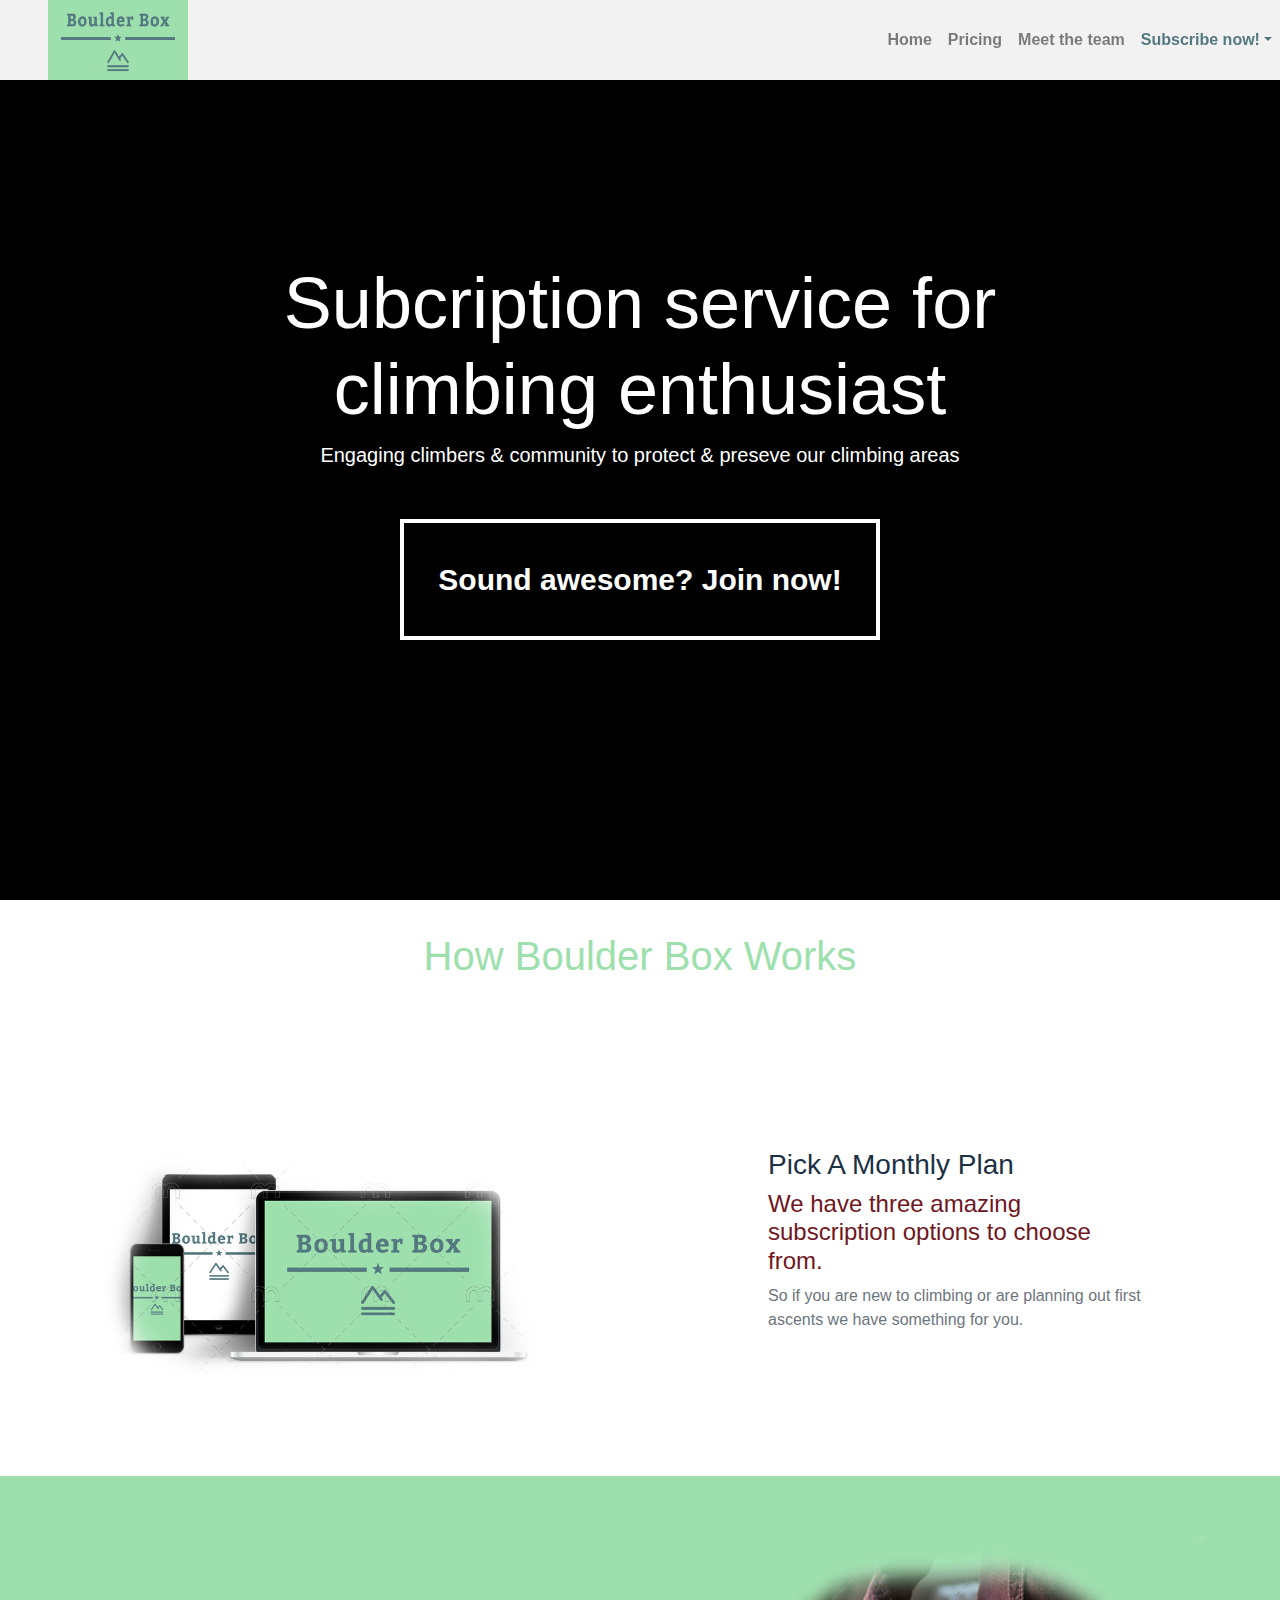
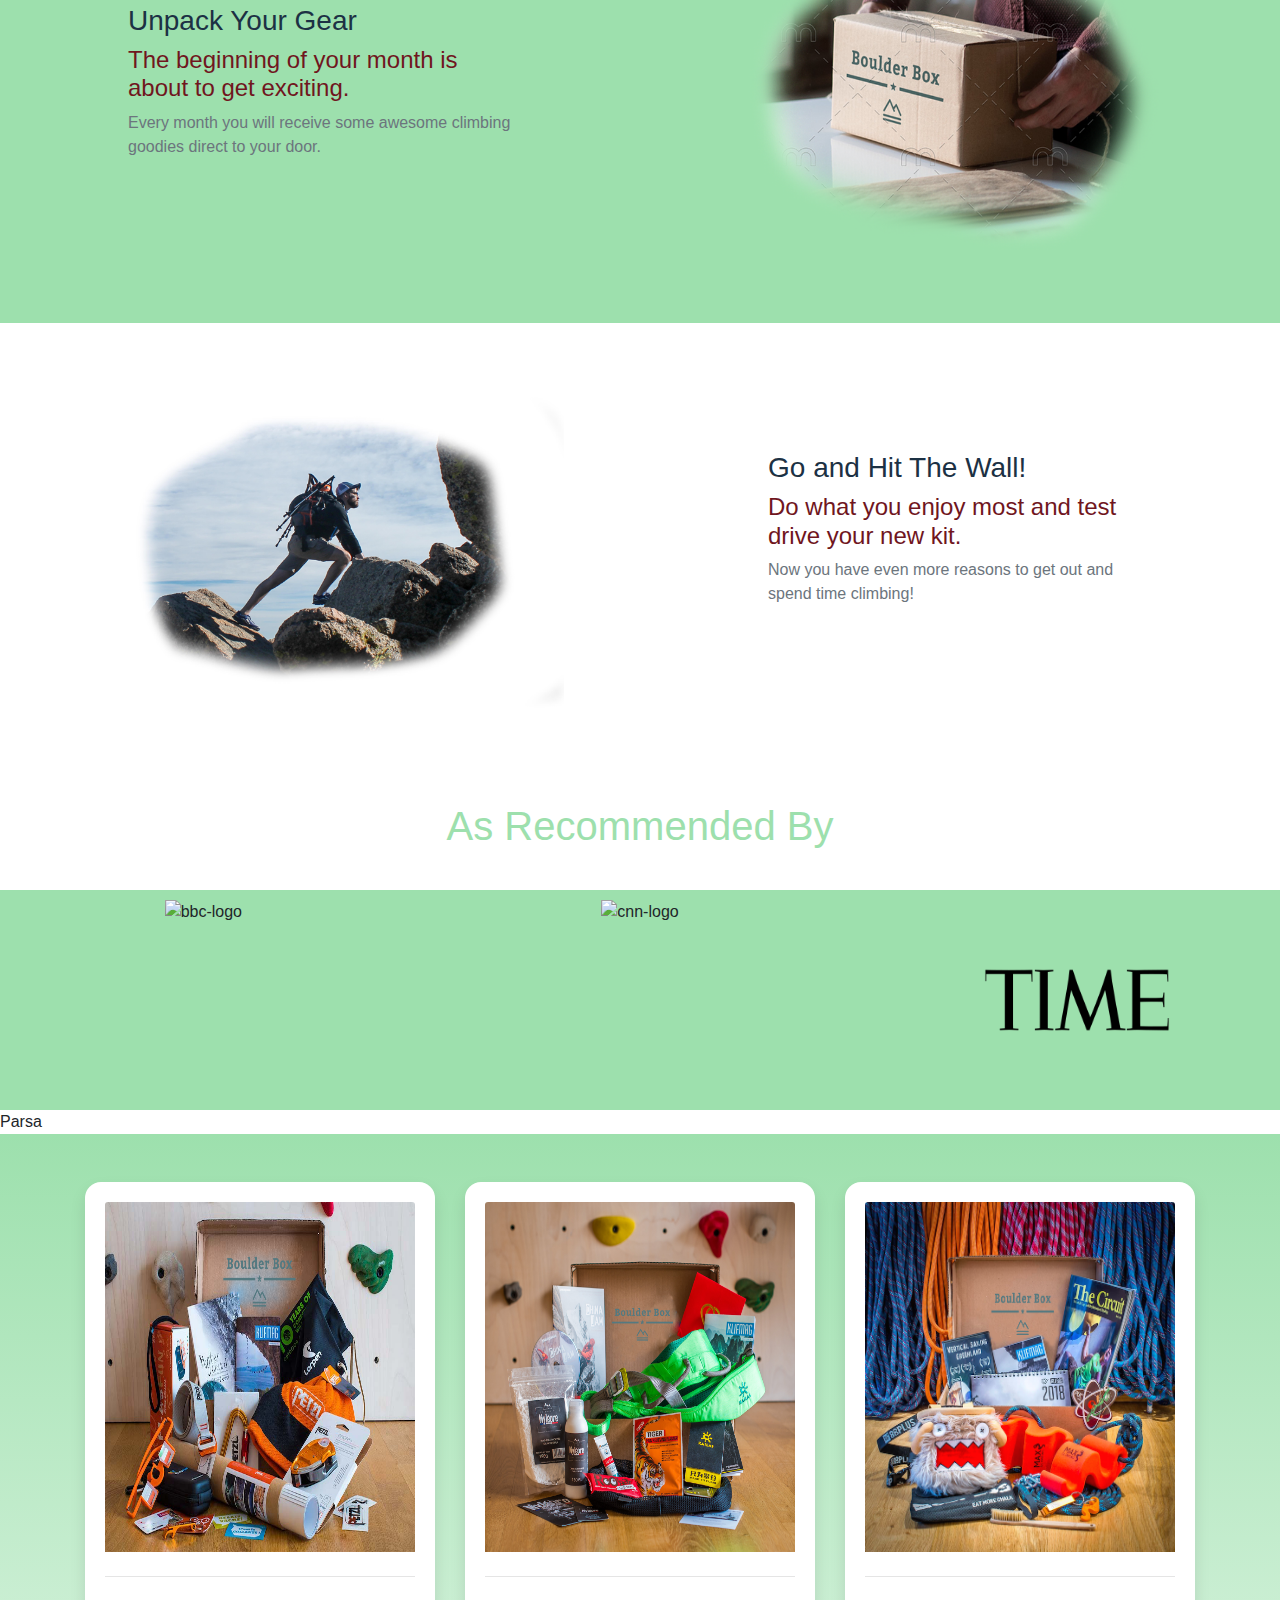
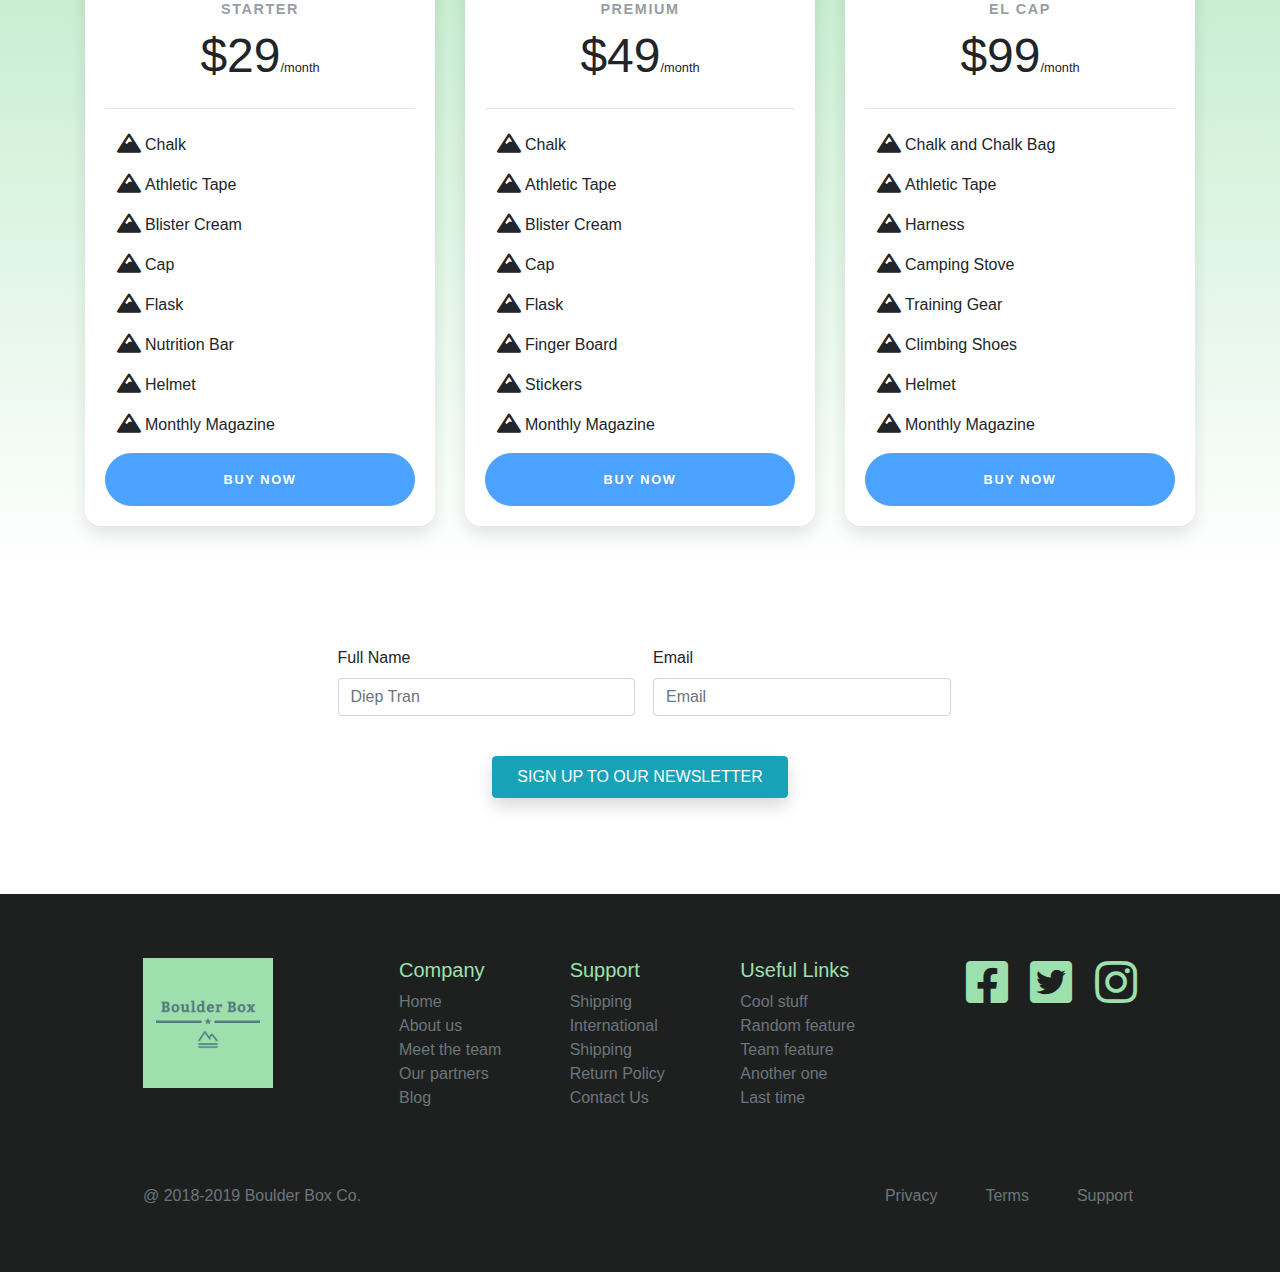
==== commit e660a8a7: "Updated How it Works with new layout and imagery, also updated images for the pricing display" ====
--- a/index.html
+++ b/index.html
@@ -18,7 +18,8 @@
 <body>
     <!-- Tuan -->
     <nav class="navbar fixed-top navbar-light navbar-expand-lg shadow">
-        <a class="navbar-brand ml-5" href="index.html"><img src="img/logo/navbar-logo-wide.png" width="140vw" height="80vh" alt=""> </a>
+        <a class="navbar-brand ml-5" href="index.html"><img src="img/logo/navbar-logo-wide.png" width="140vw"
+                height="80vh" alt=""> </a>
         <div class="d-flex flex-row order-2 order-lg-3">
             <button class="navbar-toggler " type="button" data-toggle="collapse" data-target="#navbarNavDropdown">
                 <span class="navbar-toggler-icon"></span>
@@ -41,7 +42,7 @@
             </ul>
         </div>
     </nav>
-  
+
     <header>
         <div class="overlay"></div>
         <video playsinline="playsinline" autoplay="autoplay" muted="muted" loop="loop">
@@ -61,305 +62,341 @@
     <!--Edward-->
     <!-- How It Works -->
     <section id="how-it-works">
-        <h1>How Boulder Box Works</h1>
-        <div class="row row-1">
-            <div class="col-md-6 col-lg-6 how-img">
-                <i class="far fa-check-circle"></i>
-            </div>
-            <div class="col-md-6 col-lg-4  how-text">
-                <h3>Choose Your Plan</h3>
-                <h4 class="subheading">We have three amazing subscription options to choose from. So if you are new to
-                    climbing or are planning out some first ascents we have something for you.</h4>
-                <p class="text-muted">Some more filler text </p>
-            </div>
-        </div>
-        <div class="row row-2">
-            <div class="col-md-6 col-lg-6  how-img">
-                <i class="fas fa-box-open"></i>
-            </div>
-            <div class="col-md-6 col-lg-6 how-text ">
-                <h3>Unpack Your Gear</h3>
-                <h4 class="subheading">Every month you will receive some awesome climbing goodies direct to your door.
-                </h4>
-                <p class="text-muted">More filler text</p>
-            </div>
-
-        </div>
-        <div class="row row-3">
-            <div class="col-md-6 col-lg-6  how-img">
-                <i class="fas fa-mountain "></i>
-            </div>
-            <div class="col-md-6 col-lg-6 how-text ">
-                <h3>Go and Hit The Wall!</h3>
-                <h4 class="subheading">Some jargon about climbing.</h4>
-                <p class="text-muted"> more filler text</p>
-            </div>
-        </div>
-
-        </div>
-    </section>
-
-    <!-- As Seen On Section -->
-    <section id="as-seen-on">
-        <h1>Recommended by</h1>
-        <Div class="container-fluid as-seen-on">
-            <div class="row">
-                <div class="col-lg-4 col-md-4 col-sm-12 news-logo ">
-                    <img src="https://cdn.iconscout.com/icon/free/png-512/bbc-3-555283.png" alt="bbc-logo">
-                </div>
-                <div class="col-lg-4 col-md-4 col-sm-12 news-logo">
-                    <img src="https://cdn.iconscout.com/icon/free/png-512/cnn-1-282366.png" alt="cnn-logo">
-                </div>
-                <div class="col-lg-4 col-md-4 col-sm-12 news-logo">
-                    <img src="img/time-259.png" alt="time-logo">
-                </div>
-            </div>
-        </div>
-    </section>
-    </section>
-
-    <section id="testimonial">
-        Parsa
-    </section>
-
-    <section id="product-image">
-
-
-    </section>
-
-    <!-- Pricing Cards  -->
-
-
-    <section id="pricing">
-
-        <section class="pricing py-5">
-            <div class="container">
-                <div class="row">
-                    <!-- Starter Tier -->
-                    <div class="col-lg-4">
-                        <div class="card mb-5 mb-lg-0">
-                            <div class="card-body">
-                                <img class="bd-placeholder-img card-img-top" width="100%" height="350"
-                                    src="img/Boulder_box_product.png" focusable="false" role="img"
-                                    aria-label="profile"></img>
-                                <hr>
-                                <h5 class="card-title text-muted text-uppercase text-center">Starter</h5>
-                                <h6 class="card-price text-center">$29<span class="period">/month</span></h6>
-                                <hr>
-                                <ul class="fa-ul">
-                                    <li><span class="fa-li"><i class="fas fa-mountain mountain"></i></span>Chalk</li>
-                                    <li><span class="fa-li"><i class="fas fa-mountain mountain "></i></span>Athletic
-                                        Tape
+                        <h1>How Boulder Box Works</h1>
+                        <div class="container-fluid justify-content-around ">
+                            <div class="row row-1">
+                                <div class=" col-xs-12 col-sm-12 col-md-6 col-lg-6 how-img">
+                                    <img src="img/Choose-a-plan.png" alt="Pick-a-plan" >
+                                </div>
+                                <div class=" col-xs-12 col-sm-12 col-md-6 col-lg-6  align-self center how-text">
+                                    <h3>Pick A Monthly Plan</h3>
+                                    <h4 class="subheading">We have three amazing subscription options to choose from. </h4>
+                                    <p class="text-muted">So
+                                            if you are new to
+                                            climbing or are planning out first ascents we have something for you. </p>
+                                </div>
+                            </div>
+                            <div class="row row-2">
+                                <div class="col-xs-12 col-sm-12 col-md-6 col-lg-6 order-1 order-lg-2 order-md-2 how-img">
+                                    <img src="img/unpack-your-gear.png" alt="unpack-your-gear" >
+                                </div>
+                                <div class="col-xs-12 col-sm-12 col-md-6 col-lg-6 order-2 order-lg-1 order-md-1 how-text ">
+                                    <h3>Unpack Your Gear</h3>
+                                    <h4 class="subheading">The beginning of your month is about to get exciting.
+                                    </h4>
+                                    <p class="text-muted">Every month you will receive some awesome climbing goodies
+                                            direct to your door.</p>
+                                </div>
+
+                            </div>
+                            <div class="row row-3">
+                                <div class="col-md-6 col-lg-6  how-img">
+                                    <img src="img/get-high.png" alt="go-climbing" >
+                                </div>
+                                <div class="col-md-6 col-lg-6 how-text ">
+                                    <h3>Go and Hit The Wall!</h3>
+                                    <h4 class="subheading">Do what you enjoy most and test drive your new kit.</h4>
+                                    <p class="text-muted"> Now you have even more reasons to get out and spend time climbing!  </p>
+                                </div>
+                            </div>
+
+                        </div>
+                
+                </section>
+
+                <!-- As Seen On Section -->
+                <section id="as-seen-on">
+                    <h1>As Recommended By</h1>
+                    <Div class="container-fluid as-seen-on">
+                        <div class="row">
+                            <div class="col-lg-4 col-md-4 col-sm-4 news-logo ">
+                                <img src="https://cdn.iconscout.com/icon/free/png-512/bbc-3-555283.png" alt="bbc-logo">
+                            </div>
+                            <div class="col-lg-4 col-md-4 col-sm-4 news-logo">
+                                <img src="https://cdn.iconscout.com/icon/free/png-512/cnn-1-282366.png" alt="cnn-logo">
+                            </div>
+                            <div class="col-lg-4 col-md-4 col-sm-4 news-logo">
+                                <img src="img/time-259.png" alt="time-logo">
+                            </div>
+                        </div>
+                    </div>
+                </section>
+                </section>
+
+                <section id="testimonial">
+                    Parsa
+                </section>
+
+                <section id="product-image">
+
+
+                </section>
+
+                <!-- Pricing Cards  -->
+
+
+                <section id="pricing">
+
+                    <section class="pricing py-5">
+                        <div class="container">
+                            <div class="row">
+                                <!-- Starter Tier -->
+                                <div class="col-lg-4">
+                                    <div class="card mb-5 mb-lg-0">
+                                        <div class="card-body">
+                                            <img class="bd-placeholder-img card-img-top" width="100%" height="350"
+                                                src="img/Boulder_box_product.png" focusable="false" role="img"
+                                                aria-label="profile"></img>
+                                            <hr>
+                                            <h5 class="card-title text-muted text-uppercase text-center">Starter</h5>
+                                            <h6 class="card-price text-center">$29<span class="period">/month</span>
+                                            </h6>
+                                            <hr>
+                                            <ul class="fa-ul">
+                                                <li><span class="fa-li"><i
+                                                            class="fas fa-mountain mountain"></i></span>Chalk</li>
+                                                <li><span class="fa-li"><i
+                                                            class="fas fa-mountain mountain "></i></span>Athletic
+                                                    Tape
+                                                </li>
+                                                <li><span class="fa-li"><i
+                                                            class="fas fa-mountain mountain "></i></span>Blister
+                                                    Cream
+                                                </li>
+                                                <li><span class="fa-li"><i
+                                                            class="fas fa-mountain mountain "></i></span>Cap</li>
+                                                <li> <span class="fa-li"><i
+                                                            class="fas fa-mountain mountain "></i></span>Flask</li>
+                                                <li> <span class="fa-li"><i
+                                                            class="fas fa-mountain mountain "></i></span>Nutrition
+                                                    Bar
+                                                </li>
+                                                <li> <span class="fa-li"><i
+                                                            class="fas fa-mountain mountain "></i></span>Helmet
+                                                </li>
+                                                <li> <span class="fa-li"><i
+                                                            class="fas fa-mountain mountain "></i></span>Monthly
+                                                    Magazine
+                                                </li>
+                                            </ul>
+                                            <a href="checkout.html" class="btn btn-block btn-primary text-uppercase">Buy
+                                                Now</a>
+                                        </div>
+                                    </div>
+                                </div>
+                                <!-- Plus Tier -->
+                                <div class="col-lg-4">
+                                    <div class="card mb-5 mb-lg-0">
+                                        <div class="card-body">
+
+                                            <img class="bd-placeholder-img card-img-top" width="100%" height="350"
+                                                src="img/klifboxpremium.png" focusable="false" role="img"
+                                                aria-label="profile"></img>
+                                            <hr>
+                                            <h5 class="card-title text-muted text-uppercase text-center">Premium</h5>
+                                            <h6 class="card-price text-center">$49<span class="period">/month</span>
+                                            </h6>
+                                            <hr>
+
+                                            <ul class="fa-ul">
+                                                <li><span class="fa-li"><i
+                                                            class="fas fa-mountain mountain"></i></span>Chalk</li>
+                                                <li><span class="fa-li"><i
+                                                            class="fas fa-mountain mountain "></i></span>Athletic
+                                                    Tape
+                                                </li>
+                                                <li><span class="fa-li"><i
+                                                            class="fas fa-mountain mountain "></i></span>Blister
+                                                    Cream
+                                                </li>
+                                                <li><span class="fa-li"><i
+                                                            class="fas fa-mountain mountain "></i></span>Cap</li>
+                                                <li> <span class="fa-li"><i
+                                                            class="fas fa-mountain mountain "></i></span>Flask</li>
+                                                <li> <span class="fa-li"><i
+                                                            class="fas fa-mountain mountain "></i></span>Finger
+                                                    Board
+                                                </li>
+                                                <li> <span class="fa-li"><i
+                                                            class="fas fa-mountain mountain "></i></span>Stickers
+                                                </li>
+                                                <li> <span class="fa-li"><i
+                                                            class="fas fa-mountain mountain "></i></span>Monthly
+                                                    Magazine
+                                                </li>
+                                            </ul>
+                                            <a href="checkout.html" class="btn btn-block btn-primary text-uppercase">Buy
+                                                Now</a>
+                                        </div>
+                                    </div>
+                                </div>
+                                <!-- Pro Tier -->
+                                <div class="col-lg-4">
+                                    <div class="card">
+                                        <div class="card-body">
+                                            <img class="bd-placeholder-img card-img-top" width="100%" height="350"
+                                                src="img/klifboxelcap.png" focusable="false" role="img"
+                                                aria-label="profile"></img>
+                                            <hr>
+                                            <h5 class="card-title text-muted text-uppercase text-center">El Cap</h5>
+                                            <h6 class="card-price text-center">$99<span class="period">/month</span>
+                                            </h6>
+                                            <hr>
+                                            <ul class="fa-ul">
+                                                <li><span class="fa-li"><i
+                                                            class="fas fa-mountain mountain"></i></span>Chalk and
+                                                    Chalk Bag</li>
+                                                <li><span class="fa-li"><i
+                                                            class="fas fa-mountain mountain "></i></span>Athletic
+                                                    Tape </li>
+                                                <li><span class="fa-li"><i
+                                                            class="fas fa-mountain mountain "></i></span>Harness</li>
+                                                <li><span class="fa-li"><i
+                                                            class="fas fa-mountain mountain "></i></span>Camping
+                                                    Stove
+                                                </li>
+                                                <li> <span class="fa-li"><i
+                                                            class="fas fa-mountain mountain "></i></span>Training
+                                                    Gear
+                                                </li>
+                                                <li> <span class="fa-li"><i
+                                                            class="fas fa-mountain mountain "></i></span>Climbing
+                                                    Shoes
+                                                </li>
+                                                <li> <span class="fa-li"><i
+                                                            class="fas fa-mountain mountain "></i></span>Helmet
+                                                </li>
+                                                <li> <span class="fa-li"><i
+                                                            class="fas fa-mountain mountain "></i></span>Monthly
+                                                    Magazine
+                                                </li>
+                                            </ul>
+                                            </ul>
+                                            <a href="checkout.html" class="btn btn-block btn-primary text-uppercase">Buy
+                                                Now</a>
+                                        </div>
+                                    </div>
+                                </div>
+                            </div>
+                        </div>
+                    </section>
+                </section>
+
+                <!-- Diep -->
+                <section class="container-fluid my-4 py-5" id="newsletter">
+                    <form class="container-fluid">
+                        <div class="form-row">
+                            <div class="col-md-3"></div>
+                            <div class="form-group col-md-3 mr-md-1">
+                                <label for="inputName">Full Name</label>
+                                <input type="name" class="form-control" id="inputEmail4" placeholder="Diep Tran">
+                            </div>
+                            <div class="form-group col-md-3 ml-md-1">
+                                <label for="inputEmail4">Email</label>
+                                <input type="email" class="form-control" id="inputPassword4" placeholder="Email">
+                            </div>
+                            <div class="col-md-3"></div>
+                        </div>
+                        <div class="form-row my-4 d-flex align-items-center">
+                            <div class="col-md-4"></div>
+                            <div class="text-center col-md-4">
+                                <button type="submit" class="btn btn-info py-2 px-4 mx-5 shadow">SIGN UP TO OUR
+                                    NEWSLETTER</button><br>
+                            </div>
+                            <div class="col-md-4"></div>
+                        </div>
+                    </form>
+                </section>
+
+                <!-- Hai -->
+                <!-- Footer -->
+                <footer class="footer pt-3 d-flex justify-content-center">
+                    <div class="container-fluid pt-5 mb-5">
+                        <div class="row mb-3">
+                            <div class="col-12 col-sm-6 col-md-3 col-lg-3">
+                                <img class="mb-5" src="img/logo/logo.png" alt="" width="130" height="auto" />
+                            </div>
+                            <div class="col-6 col-sm-4 col-md-3 col-lg-2">
+                                <h5 class="footer-h5">Company</h5>
+                                <ul class="list-unstyled text-small">
+                                    <li><a class="text-muted" href="index.html#navbar">Home</a></li>
+                                    <li><a class="text-muted" href="index.html#how-it-works">About us</a></li>
+                                    <li><a class="text-muted" href="meettheteam.html">Meet the team</a></li>
+                                    <li><a class="text-muted" href="index.html#as-seen-on">Our partners</a></li>
+                                    <li><a class="text-muted" href="#">Blog</a></li>
+                                </ul>
+                            </div>
+                            <div class="col-6 col-sm-6 col-md-3 col-lg-2">
+                                <h5 class="footer-h5">Support</h5>
+                                <ul class="list-unstyled text-small">
+                                    <li><a class="text-muted" href="#">Shipping</a></li>
+                                    <li>
+                                        <a class="text-muted" href="#">International Shipping</a>
                                     </li>
-                                    <li><span class="fa-li"><i class="fas fa-mountain mountain "></i></span>Blister
-                                        Cream
+                                    <li><a class="text-muted" href="#">Return Policy</a></li>
+                                    <li><a class="text-muted" href="#">Contact Us</a></li>
+                                </ul>
+                            </div>
+                            <div class="col-6 col-sm-6 col-md-3 col-lg-2">
+                                <h5 class="footer-h5">Useful Links</h5>
+                                <ul class="list-unstyled text-small">
+                                    <li><a class="text-muted" href="#">Cool stuff</a></li>
+                                    <li><a class="text-muted" href="#">Random feature</a></li>
+                                    <li><a class="text-muted" href="#">Team feature</a></li>
+                                    <li><a class="text-muted" href="#">Another one</a></li>
+                                    <li><a class="text-muted" href="#">Last time</a></li>
+                                </ul>
+                            </div>
+
+                            <div
+                                class="col-6 col-sm-6 col-md-6 col-lg-3 d-flex justify-content-lg-end justify-content-md-around social-af">
+                                <a class="social-btn" href="https://www.facebook.com">
+                                    <i class="fab fa-facebook-square fa-3x" aria-hidden="true"></i>
+                                </a>
+                                <a class="social-btn" href="https://www.twitter.com">
+                                    <i class="fab fa-twitter-square fa-3x" aria-hidden="true"></i>
+                                </a>
+                                <a class="social-btn" href="https://www.instagram.com">
+                                    <i class="fab fa-instagram fa-3x" aria-hidden="true"></i>
+                                </a>
+                            </div>
+                        </div>
+
+                        <div class="row mt-5">
+                            <div class="col-11 col-md-5 col-lg-4 text-muted">
+                                <p class="container-fluid text-left pl-0">
+                                    @ 2018-2019 Boulder Box Co.
+                                </p>
+                            </div>
+                            <div class="col-1 col-sm-3 col-md-3 col-lg-5"></div>
+                            <div class="col-12 col-md-4 col-lg-3 text-muted text-md-right text-sm-center">
+                                <ul class="list-unstyled list-inline d-flex flex-nowrap d-flex justify-content-md-end">
+                                    <li class="list-inline-item mr-lg-5 mr-md-3 mr-sm-2">
+                                        <a class="text-muted" href="#">Privacy</a>
                                     </li>
-                                    <li><span class="fa-li"><i class="fas fa-mountain mountain "></i></span>Cap</li>
-                                    <li> <span class="fa-li"><i class="fas fa-mountain mountain "></i></span>Flask</li>
-                                    <li> <span class="fa-li"><i class="fas fa-mountain mountain "></i></span>Nutrition
-                                        Bar
+                                    <li class="list-inline-item mr-lg-5 mr-md-3 mr-sm-2">
+                                        <a class="text-muted" href="#">Terms</a>
                                     </li>
-                                    <li> <span class="fa-li"><i class="fas fa-mountain mountain "></i></span>Helmet
-                                    </li>
-                                    <li> <span class="fa-li"><i class="fas fa-mountain mountain "></i></span>Monthly
-                                        Magazine
+                                    <li class="list-inline-item mr-lg-1 mr-md-auto">
+                                        <a class="text-muted" href="#">Support</a>
                                     </li>
                                 </ul>
-                                <a href="checkout.html" class="btn btn-block btn-primary text-uppercase">Buy Now</a>
                             </div>
                         </div>
                     </div>
-                    <!-- Plus Tier -->
-                    <div class="col-lg-4">
-                        <div class="card mb-5 mb-lg-0">
-                            <div class="card-body">
-
-                                <img class="bd-placeholder-img card-img-top" width="100%" height="350"
-                                    src="img/Boulder_box_product.png" focusable="false" role="img"
-                                    aria-label="profile"></img>
-                                <hr>
-                                <h5 class="card-title text-muted text-uppercase text-center">Premium</h5>
-                                <h6 class="card-price text-center">$49<span class="period">/month</span></h6>
-                                <hr>
-
-                                <ul class="fa-ul">
-                                    <li><span class="fa-li"><i class="fas fa-mountain mountain"></i></span>Chalk</li>
-                                    <li><span class="fa-li"><i class="fas fa-mountain mountain "></i></span>Athletic
-                                        Tape
-                                    </li>
-                                    <li><span class="fa-li"><i class="fas fa-mountain mountain "></i></span>Blister
-                                        Cream
-                                    </li>
-                                    <li><span class="fa-li"><i class="fas fa-mountain mountain "></i></span>Cap</li>
-                                    <li> <span class="fa-li"><i class="fas fa-mountain mountain "></i></span>Flask</li>
-                                    <li> <span class="fa-li"><i class="fas fa-mountain mountain "></i></span>Finger
-                                        Board
-                                    </li>
-                                    <li> <span class="fa-li"><i class="fas fa-mountain mountain "></i></span>Stickers
-                                    </li>
-                                    <li> <span class="fa-li"><i class="fas fa-mountain mountain "></i></span>Monthly
-                                        Magazine
-                                    </li>
-                                </ul>
-                                <a href="checkout.html" class="btn btn-block btn-primary text-uppercase">Buy Now</a>
-                            </div>
-                        </div>
-                    </div>
-                    <!-- Pro Tier -->
-                    <div class="col-lg-4">
-                        <div class="card">
-                            <div class="card-body">
-                                <img class="bd-placeholder-img card-img-top" width="100%" height="350"
-                                    src="img/Boulder_box_product.png" focusable="false" role="img"
-                                    aria-label="profile"></img>
-                                <hr>
-                                <h5 class="card-title text-muted text-uppercase text-center">El Cap</h5>
-                                <h6 class="card-price text-center">$99<span class="period">/month</span></h6>
-                                <hr>
-                                <ul class="fa-ul">
-                                    <li><span class="fa-li"><i class="fas fa-mountain mountain"></i></span>Chalk and
-                                        Chalk Bag</li>
-                                    <li><span class="fa-li"><i class="fas fa-mountain mountain "></i></span>Athletic
-                                        Tape & Blister Cream</li>
-                                    <li><span class="fa-li"><i class="fas fa-mountain mountain "></i></span>Harness</li>
-                                    <li><span class="fa-li"><i class="fas fa-mountain mountain "></i></span>Camping
-                                        Stove
-                                    </li>
-                                    <li> <span class="fa-li"><i class="fas fa-mountain mountain "></i></span>Training
-                                        Gear
-                                    </li>
-                                    <li> <span class="fa-li"><i class="fas fa-mountain mountain "></i></span>Climbing
-                                        Shoes
-                                    </li>
-                                    <li> <span class="fa-li"><i class="fas fa-mountain mountain "></i></span>Helmet
-                                    </li>
-                                    <li> <span class="fa-li"><i class="fas fa-mountain mountain "></i></span>Monthly
-                                        Magazine
-                                    </li>
-                                </ul>
-                                </ul>
-                                <a href="checkout.html" class="btn btn-block btn-primary text-uppercase">Buy Now</a>
-                            </div>
-                        </div>
-                    </div>
-                </div>
-            </div>
-        </section>
-    </section>
-
-    <!-- Diep -->
-    <section class="container-fluid my-4 py-5" id="newsletter">
-        <form class="container-fluid">
-            <div class="form-row">
-                <div class="col-md-3"></div>
-                <div class="form-group col-md-3 mr-md-1">
-                    <label for="inputName">Full Name</label>
-                    <input type="name" class="form-control" id="inputEmail4" placeholder="Diep Tran">
-                </div>
-                <div class="form-group col-md-3 ml-md-1">
-                    <label for="inputEmail4">Email</label>
-                    <input type="email" class="form-control" id="inputPassword4" placeholder="Email">
-                </div>
-                <div class="col-md-3"></div>
-            </div>
-            <div class="form-row my-4 d-flex align-items-center">
-                <div class="col-md-4"></div>
-                <div class="text-center col-md-4">
-                    <button type="submit" class="btn btn-info py-2 px-4 mx-5 shadow">SIGN UP TO OUR NEWSLETTER</button><br>
-                </div>
-                <div class="col-md-4"></div>
-            </div>
-        </form>
-    </section>
-
-    <!-- Hai -->
-    <!-- Footer -->
-    <footer class="footer pt-3 d-flex justify-content-center">
-            <div class="container-fluid pt-5 mb-5">
-                <div class="row mb-3">
-                    <div class="col-12 col-sm-6 col-md-3 col-lg-3">
-                        <img class="mb-5" src="img/logo/logo.png" alt="" width="130" height="auto" />
-                    </div>
-                    <div class="col-6 col-sm-4 col-md-3 col-lg-2">
-                        <h5 class="footer-h5">Company</h5>
-                        <ul class="list-unstyled text-small">
-                            <li><a class="text-muted" href="index.html#navbar">Home</a></li>
-                            <li><a class="text-muted" href="index.html#how-it-works">About us</a></li>
-                            <li><a class="text-muted" href="meettheteam.html">Meet the team</a></li>
-                            <li><a class="text-muted" href="index.html#as-seen-on">Our partners</a></li>
-                            <li><a class="text-muted" href="#">Blog</a></li>
-                        </ul>
-                    </div>
-                    <div class="col-6 col-sm-6 col-md-3 col-lg-2">
-                        <h5 class="footer-h5">Support</h5>
-                        <ul class="list-unstyled text-small">
-                            <li><a class="text-muted" href="#">Shipping</a></li>
-                            <li>
-                                <a class="text-muted" href="#">International Shipping</a>
-                            </li>
-                            <li><a class="text-muted" href="#">Return Policy</a></li>
-                            <li><a class="text-muted" href="#">Contact Us</a></li>
-                        </ul>
-                    </div>
-                    <div class="col-6 col-sm-6 col-md-3 col-lg-2">
-                        <h5 class="footer-h5">Useful Links</h5>
-                        <ul class="list-unstyled text-small">
-                            <li><a class="text-muted" href="#">Cool stuff</a></li>
-                            <li><a class="text-muted" href="#">Random feature</a></li>
-                            <li><a class="text-muted" href="#">Team feature</a></li>
-                            <li><a class="text-muted" href="#">Another one</a></li>
-                            <li><a class="text-muted" href="#">Last time</a></li>
-                        </ul>
-                    </div>
-    
-                    <div class="col-6 col-sm-6 col-md-6 col-lg-3 d-flex justify-content-lg-end justify-content-md-around social-af">
-                        <a class="social-btn" href="https://www.facebook.com">
-                            <i class="fab fa-facebook-square fa-3x" aria-hidden="true"></i>
-                        </a>
-                        <a class="social-btn" href="https://www.twitter.com">
-                            <i class="fab fa-twitter-square fa-3x" aria-hidden="true"></i>
-                        </a>
-                        <a class="social-btn" href="https://www.instagram.com">
-                            <i class="fab fa-instagram fa-3x" aria-hidden="true"></i>
-                        </a>
-                    </div>
-                </div>
-    
-                <div class="row mt-5">
-                    <div class="col-11 col-md-5 col-lg-4 text-muted">
-                        <p class="container-fluid text-left pl-0">
-                            @ 2018-2019 Boulder Box Co.
-                        </p>
-                    </div>
-                    <div class="col-1 col-sm-3 col-md-3 col-lg-5"></div>
-                    <div class="col-12 col-md-4 col-lg-3 text-muted text-md-right text-sm-center">
-                        <ul class="list-unstyled list-inline d-flex flex-nowrap d-flex justify-content-md-end">
-                            <li class="list-inline-item mr-lg-5 mr-md-3 mr-sm-2">
-                                <a class="text-muted" href="#">Privacy</a>
-                            </li>
-                            <li class="list-inline-item mr-lg-5 mr-md-3 mr-sm-2">
-                                <a class="text-muted" href="#">Terms</a>
-                            </li>
-                            <li class="list-inline-item mr-lg-1 mr-md-auto">
-                                <a class="text-muted" href="#">Support</a>
-                            </li>
-                        </ul>
-                    </div>
-                </div>
-            </div>
-        </footer>
-
-    <!-- Optional JavaScript -->
-    <!-- jQuery first, then Popper.js, then Bootstrap JS -->
-    <script src="https://code.jquery.com/jquery-3.3.1.slim.min.js"
-        integrity="sha384-q8i/X+965DzO0rT7abK41JStQIAqVgRVzpbzo5smXKp4YfRvH+8abtTE1Pi6jizo"
-        crossorigin="anonymous"></script>
-    <script src="https://cdnjs.cloudflare.com/ajax/libs/popper.js/1.14.7/umd/popper.min.js"
-        integrity="sha384-UO2eT0CpHqdSJQ6hJty5KVphtPhzWj9WO1clHTMGa3JDZwrnQq4sF86dIHNDz0W1"
-        crossorigin="anonymous"></script>
-    <script src="https://stackpath.bootstrapcdn.com/bootstrap/4.3.1/js/bootstrap.min.js"
-        integrity="sha384-JjSmVgyd0p3pXB1rRibZUAYoIIy6OrQ6VrjIEaFf/nJGzIxFDsf4x0xIM+B07jRM"
-        crossorigin="anonymous"></script>
+                </footer>
+
+                <!-- Optional JavaScript -->
+                <!-- jQuery first, then Popper.js, then Bootstrap JS -->
+                <script src="https://code.jquery.com/jquery-3.3.1.slim.min.js"
+                    integrity="sha384-q8i/X+965DzO0rT7abK41JStQIAqVgRVzpbzo5smXKp4YfRvH+8abtTE1Pi6jizo"
+                    crossorigin="anonymous"></script>
+                <script src="https://cdnjs.cloudflare.com/ajax/libs/popper.js/1.14.7/umd/popper.min.js"
+                    integrity="sha384-UO2eT0CpHqdSJQ6hJty5KVphtPhzWj9WO1clHTMGa3JDZwrnQq4sF86dIHNDz0W1"
+                    crossorigin="anonymous"></script>
+                <script src="https://stackpath.bootstrapcdn.com/bootstrap/4.3.1/js/bootstrap.min.js"
+                    integrity="sha384-JjSmVgyd0p3pXB1rRibZUAYoIIy6OrQ6VrjIEaFf/nJGzIxFDsf4x0xIM+B07jRM"
+                    crossorigin="anonymous"></script>
 </body>
 
 </html>--- a/css/style.css
+++ b/css/style.css
@@ -65,91 +65,62 @@
 }
 
 /* Below How it Works CSS */
-#how-it-works > .row {
+.container-fluid > .row-1 {
+  background-color:white;
+  min-height: 300px;
+}
+
+.container-fluid > .row-2 {
   background-color: #9de0ad;
-  margin: 20px;
-  margin-bottom: 20px;
-  margin-top: 20px;
   min-height: 300px;
 }
-
-.how-img {
-  display: flex;
-  text-align: center;
+.container-fluid > .row-3 {
+  background-color: white;
+  min-height: 300px;
+}
+
+.how-img > img {
+  
+  max-width: 100%;
+  padding: 10%;
+
+}
+
+.how-text {
+  padding: 10%;
   justify-content: center;
 }
 
-.how-img > i {
-  display: flex;
-  align-items: center;
-  justify-content: center;
-  margin: 10px;
-}
-
-.far {
-  font-size: 100px;
-}
-
-.fas {
-  font-size: 100px;
-}
-
-#how-it-works {
-  padding-bottom: 5rem;
-  background-color: #9de0ad;
-}
 #how-it-works > h1 {
   text-align: center;
   color: #9de0ad;
-  padding-top: 5rem;
-  padding-bottom: 5rem;
+  padding-top: 2rem;
+  padding-bottom: 2rem;
   background-color: white;
 }
 
-.mbr-iconfont {
-  font-size: 4.5rem !important;
-  color: #944a50;
-  margin: 1rem;
-  padding-right: 1rem;
-}
-
-h2 {
-  color: red;
-  margin-top: 0.5rem;
-  margin-bottom: 0.5rem;
-  text-align: center;
-}
-
-h3 {
-  color: black;
-}
-
-h4 {
-  color: black;
-}
-
-.display-5 {
-  font-family: "Source Sans Pro", sans-serif;
-  font-size: 1.4rem;
-}
-
-p {
-  padding-top: 0.5rem;
-  padding-bottom: 0.5rem;
-  line-height: 25px;
-}
-.display-6 {
-  font-family: "Source Sans Pro", sans-serif;
-  font-size: 1rem;
-}
+
+
+.how-text > h3 {
+  color: #1c3144;
+}
+
+.how-text > h4 {
+  color:#70161e;
+}
+
+.how-text > p {
+
+}
+
 
 /* Below As Seen On CSS  */
 
 #as-seen-on > h1 {
   text-align: center;
   color: #9de0ad;
-  padding-top: 5rem;
-  padding-bottom: 5rem;
+  padding-top: 2rem;
+  padding-bottom: 2rem;
   background-color: white;
 }
 
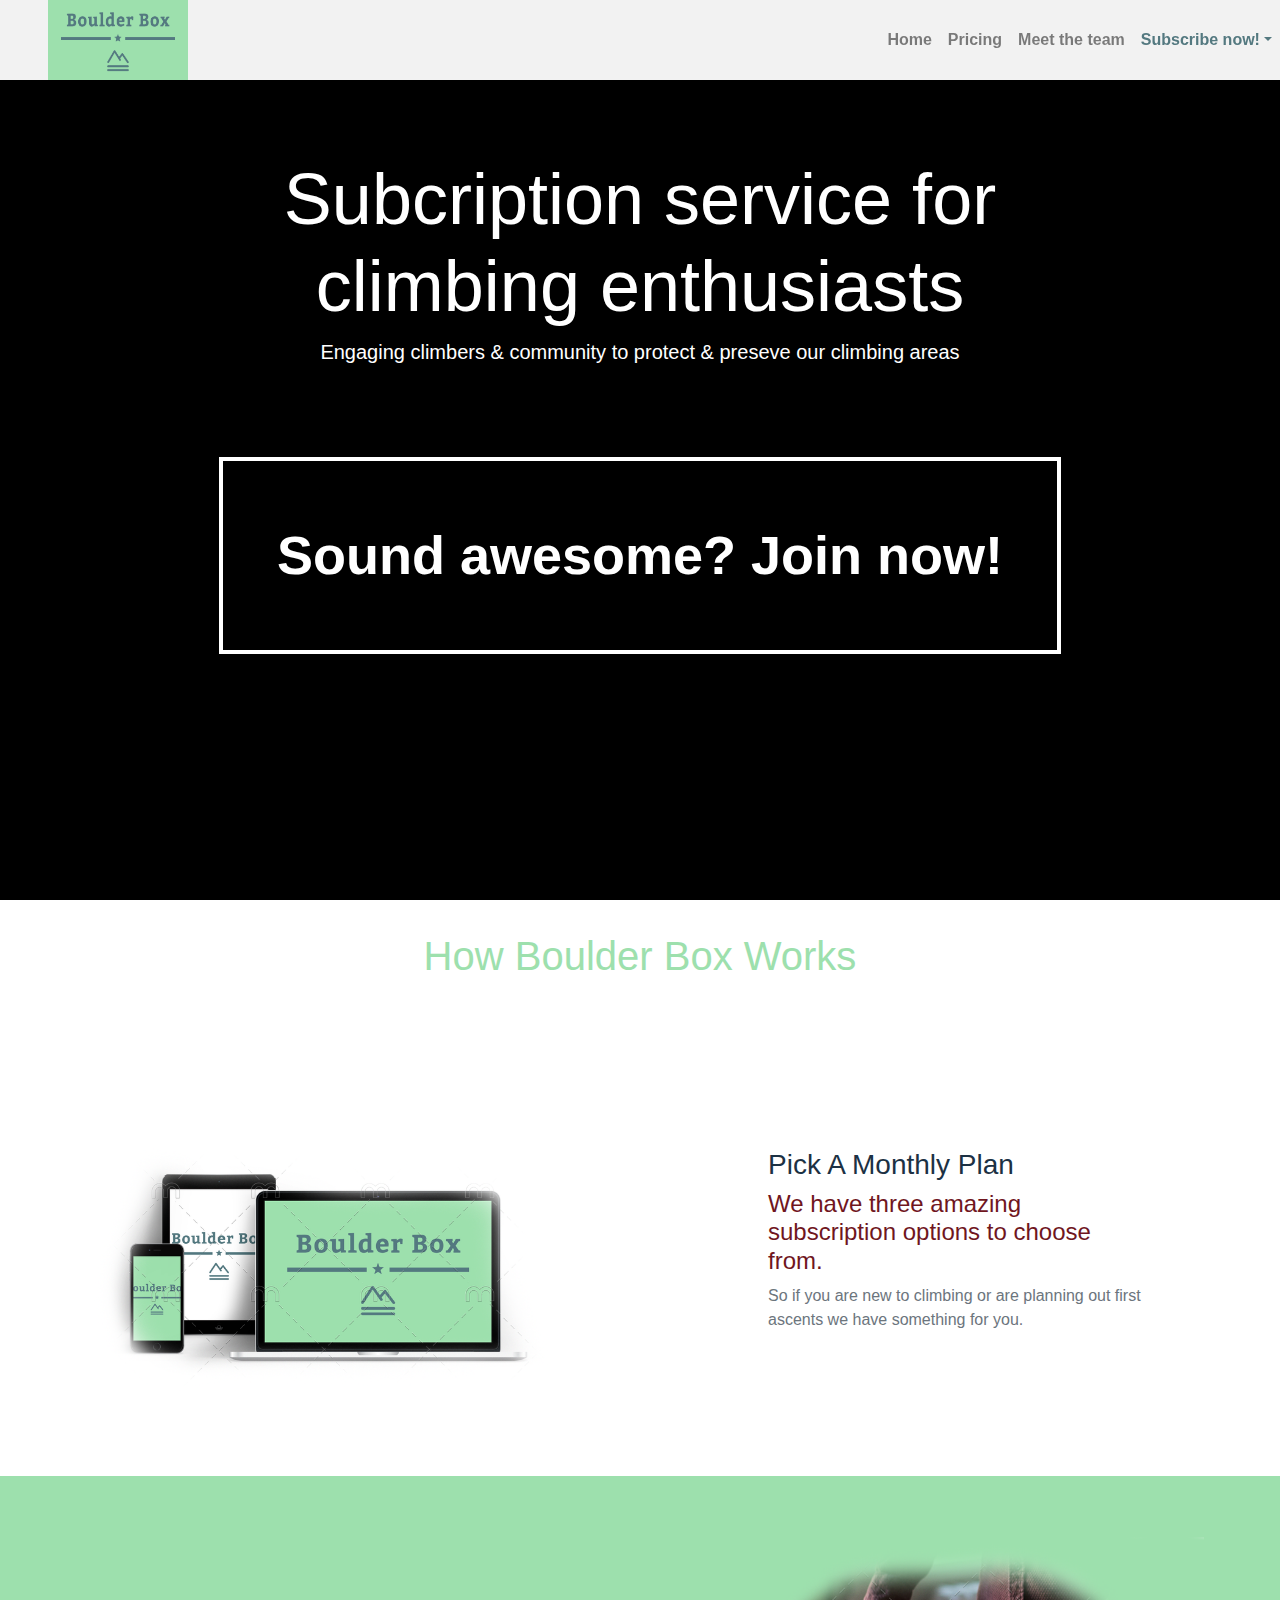
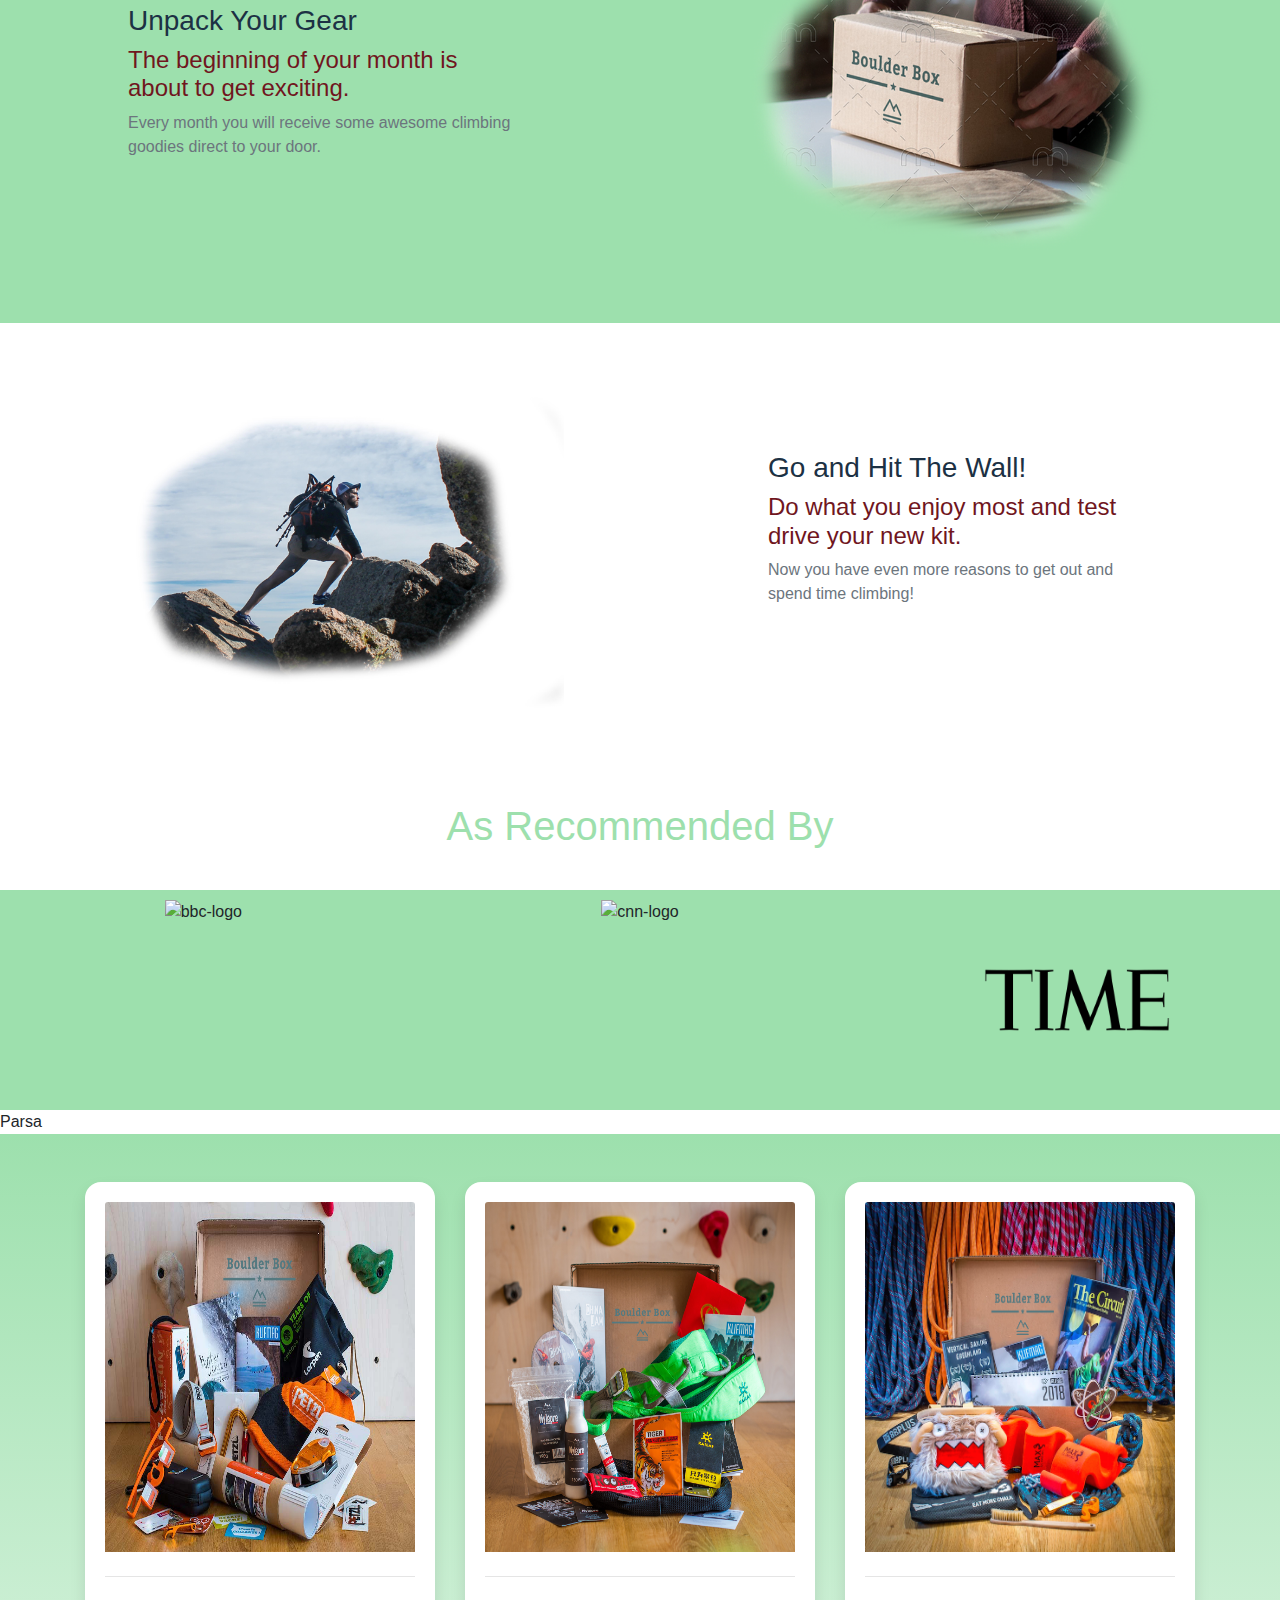
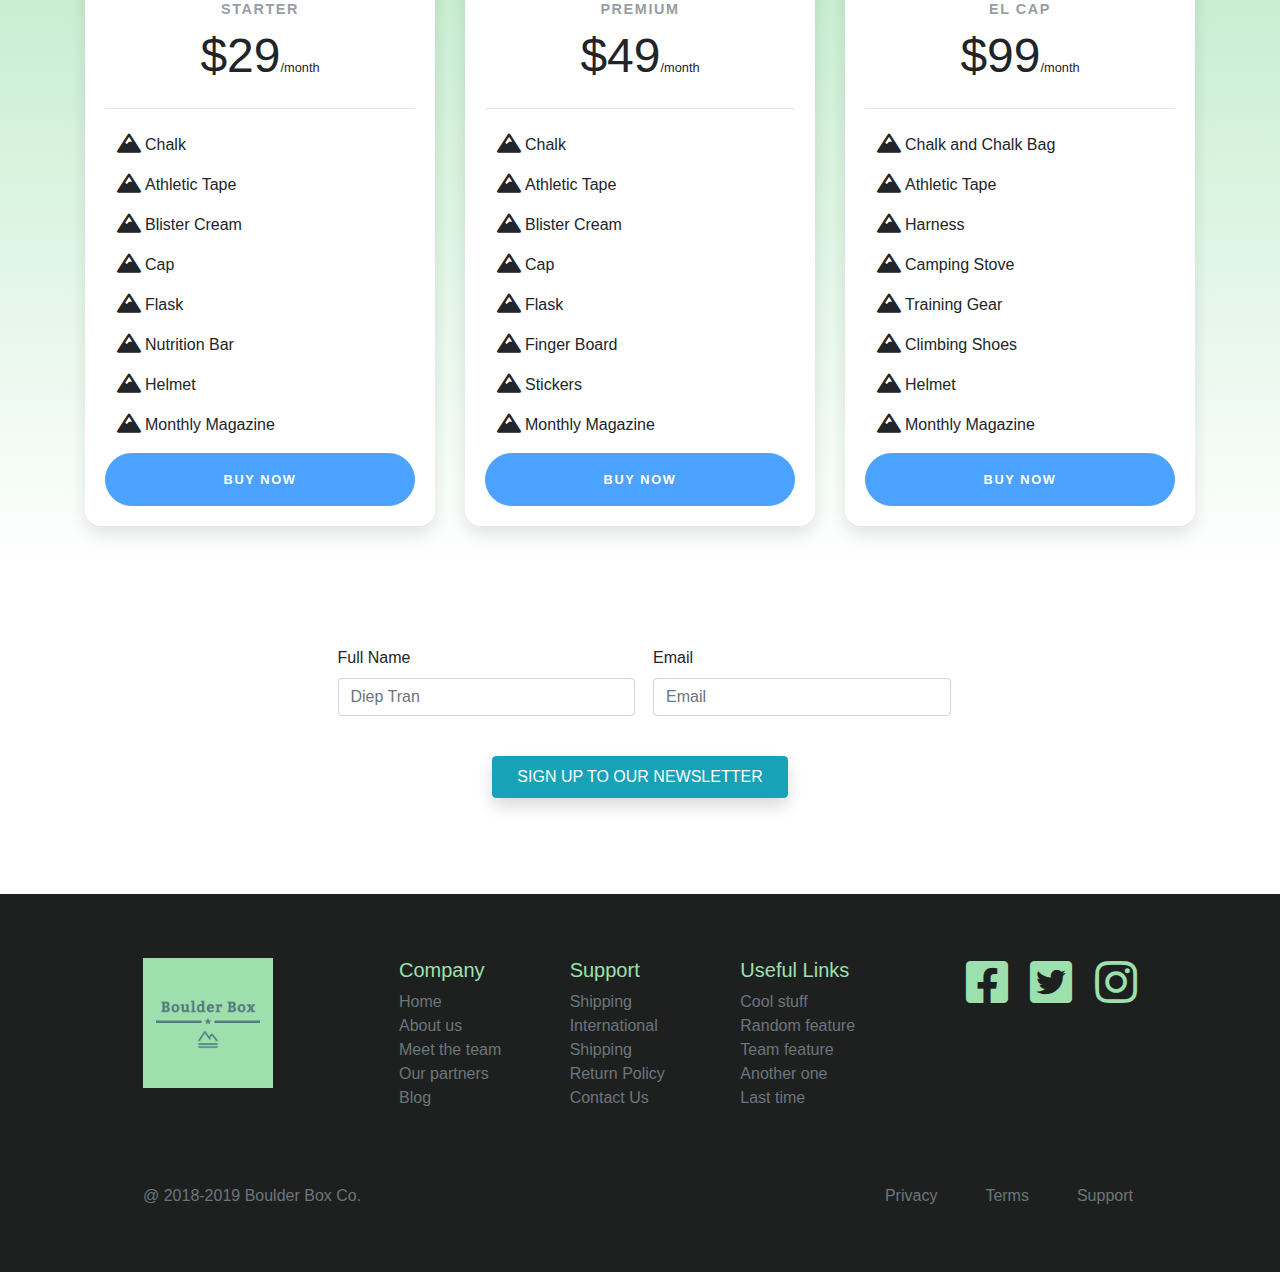
==== commit abc17660: "Fixed links and header" ====
--- a/index.html
+++ b/index.html
@@ -28,7 +28,7 @@
         <div class="collapse navbar-collapse order-3 order-lg-2 " id="navbarNavDropdown">
             <ul class="navbar-nav ml-auto">
                 <li class="nav-item"><a class="nav-link" href="/index.html">Home</a></li>
-                <li class="nav-item"><a class="nav-link" href="/index.html#Pricing">Pricing</a></li>
+                <li class="nav-item"><a class="nav-link" href="/index.html#pricing">Pricing</a></li>
                 <li class="nav-item"><a class="nav-link" href="/meettheteam.html">Meet the team</a></li>
                 <li class="nav-item dropdown">
                     <a class="nav-link dropdown-toggle custom-button-navbar" href="#" id="navbarDropdownMenuLink"
@@ -51,9 +51,9 @@
         <div class="container h-100">
             <div class="d-flex h-100 text-center align-items-center">
                 <div class="w-100 text-white header-custom">
-                    <h1 class="display-3">Subcription service for <br>climbing enthusiast</h1>
+                    <h1 class="display-3">Subcription service for <br>climbing enthusiasts</h1>
                     <p class="lead mb-0">Engaging climbers & community to protect & preseve our climbing areas</p>
-                    <button class="awesome-button" onclick="window.location.href = '/index.html#Pricing';"">Sound awesome? Join now!</button>
+                    <button class="awesome-button" onclick="window.location.href = '/index.html#pricing';">Sound awesome? Join now!</button>
                 </div>
             </div>
         </div>
@@ -284,6 +284,7 @@
 
                 <!-- Diep -->
                 <section class="container-fluid my-4 py-5" id="newsletter">
+                    <id></id>
                     <form class="container-fluid">
                         <div class="form-row">
                             <div class="col-md-3"></div>
--- a/css/style.css
+++ b/css/style.css
@@ -34,6 +34,7 @@
 
 .social-btn > i:hover {
   transform: scale(1.3);
+  transition-duration: 100ms;
 }
 
 .social-af :nth-child(1) {
@@ -246,10 +247,11 @@
         -moz-box-sizing: border-box;
         -webkit-box-sizing: border-box;
         font-weight: 700;
-        font-size: 30px;
+        font-size: 6vh;
         background-color: transparent;
-        margin-top: 49px;
-        padding: 34px;
+        margin-top: 10vh;
+        padding: 6vh;
+        margin-bottom: 10vh;
         color: white;
         border: 4px solid white; /* Green */
         transition-duration: 0.5s;
@@ -257,16 +259,15 @@
 
     .awesome-button:hover{
         outline: 0;
-        padding: 2px;
+        padding: 6vh;
         transition-duration: 1s;
         box-sizing: border-box;
         -moz-box-sizing: border-box;
         -webkit-box-sizing: border-box;
         font-weight: 700;
-        font-size: 30px;
+        font-size: 6vh;
         background-color: transparent;
-        margin-top: 49px;
-        padding: 34px;
+        margin-top: 10vh;
         color: #9de0ad;
         border-top: 4px solid transparent;
         border-bottom: 4px solid transparent;
@@ -338,7 +339,6 @@
         animation-duration: 3s;
         animation-iteration-count: 1;
         animation-delay: 0;
- 
     }
     
     .custom-button-navbar {
@@ -437,15 +437,33 @@
     /* Hover Effects on Card */
     
     @media (min-width: 992px) {
-        .pricing .card:hover {
+        .card:hover {
             margin-top: -.25rem;
             margin-bottom: .25rem;
             box-shadow: 0 0.5rem 1rem 0 rgba(0, 0, 0, 0.3);
-        }
-        .pricing .card:hover .btn {
+          }
+        .card:hover .btn {
             opacity: 1;
         }
         /* Image CSS */
         #product-image {
             max-width: 5rem;
-        }+        }
+
+  /* Meet the team */
+
+  main {
+    color: #547980;
+  }
+
+  .teamcard {
+    height: 34rem;
+    width: 20rem;
+    padding:0;
+    color: #547980;
+  }
+
+  .teamcard .card-body > h3 {
+    color: #547980;
+  }
+
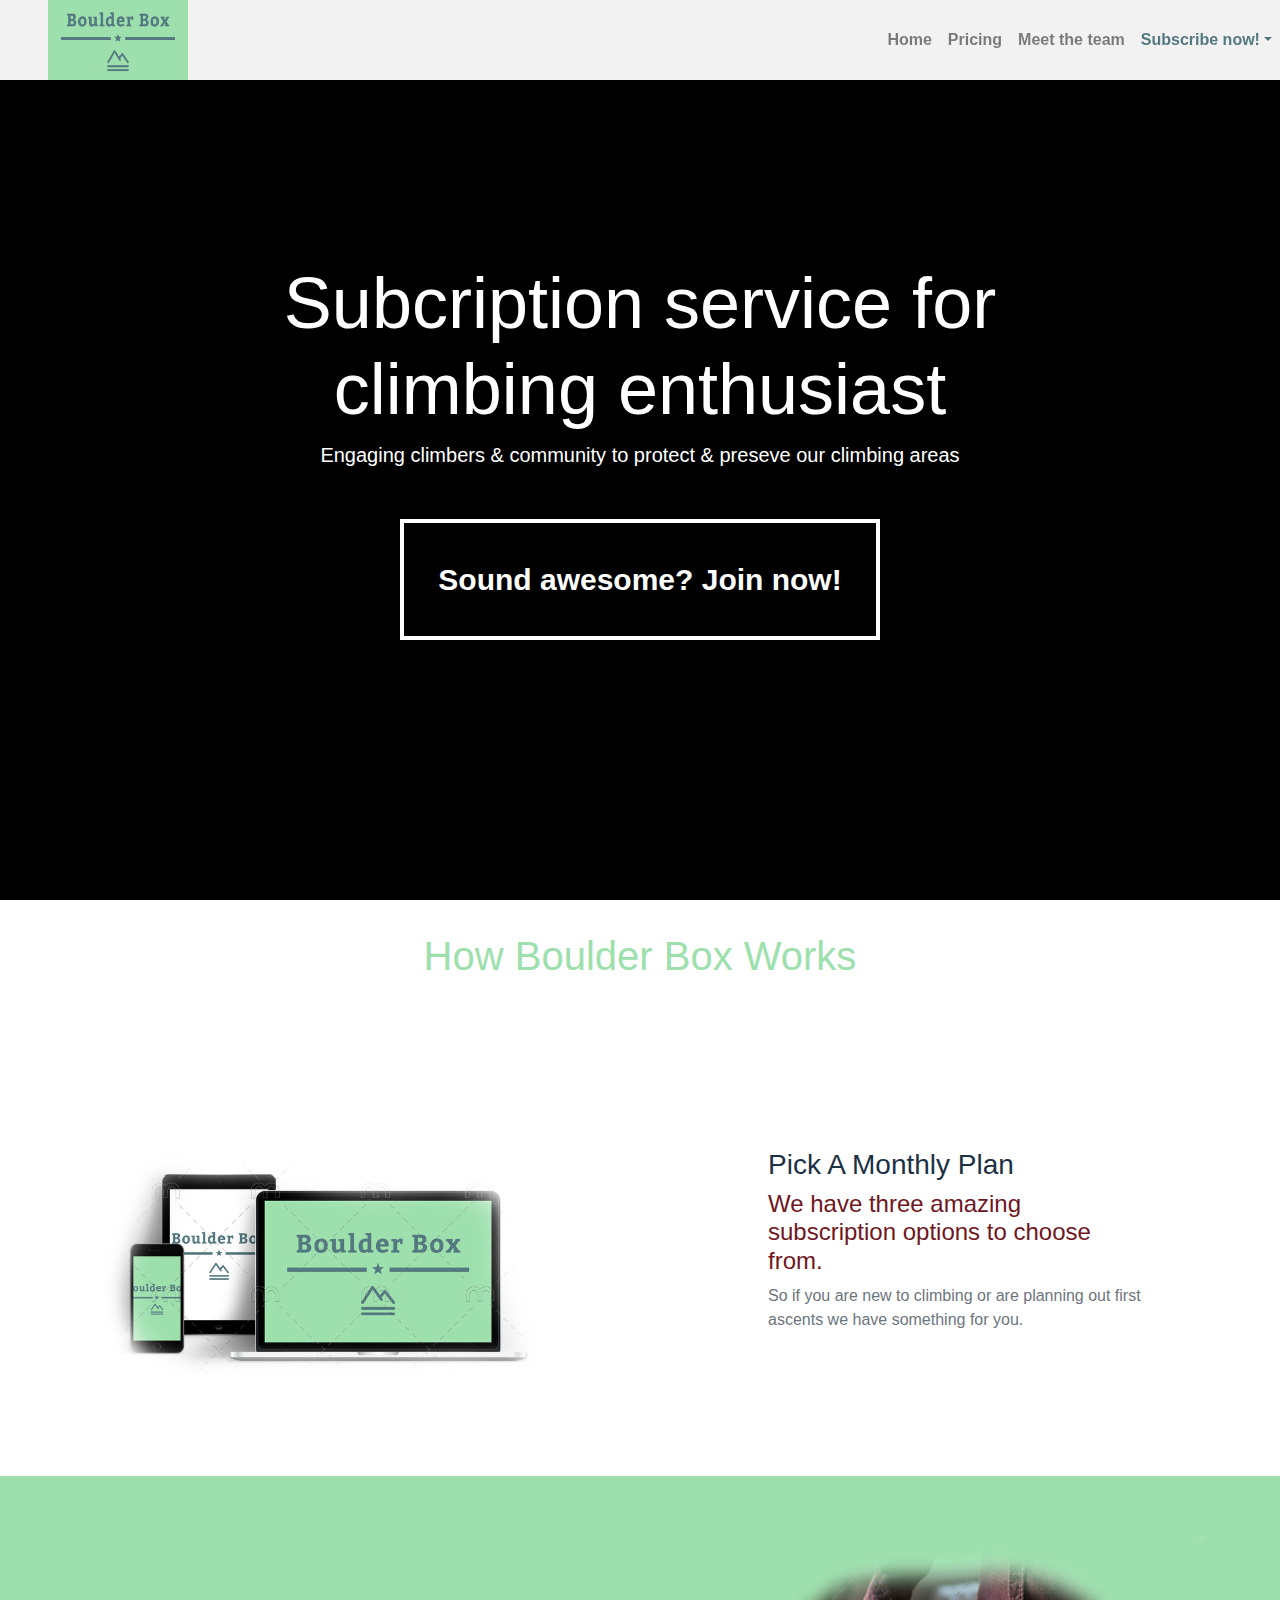
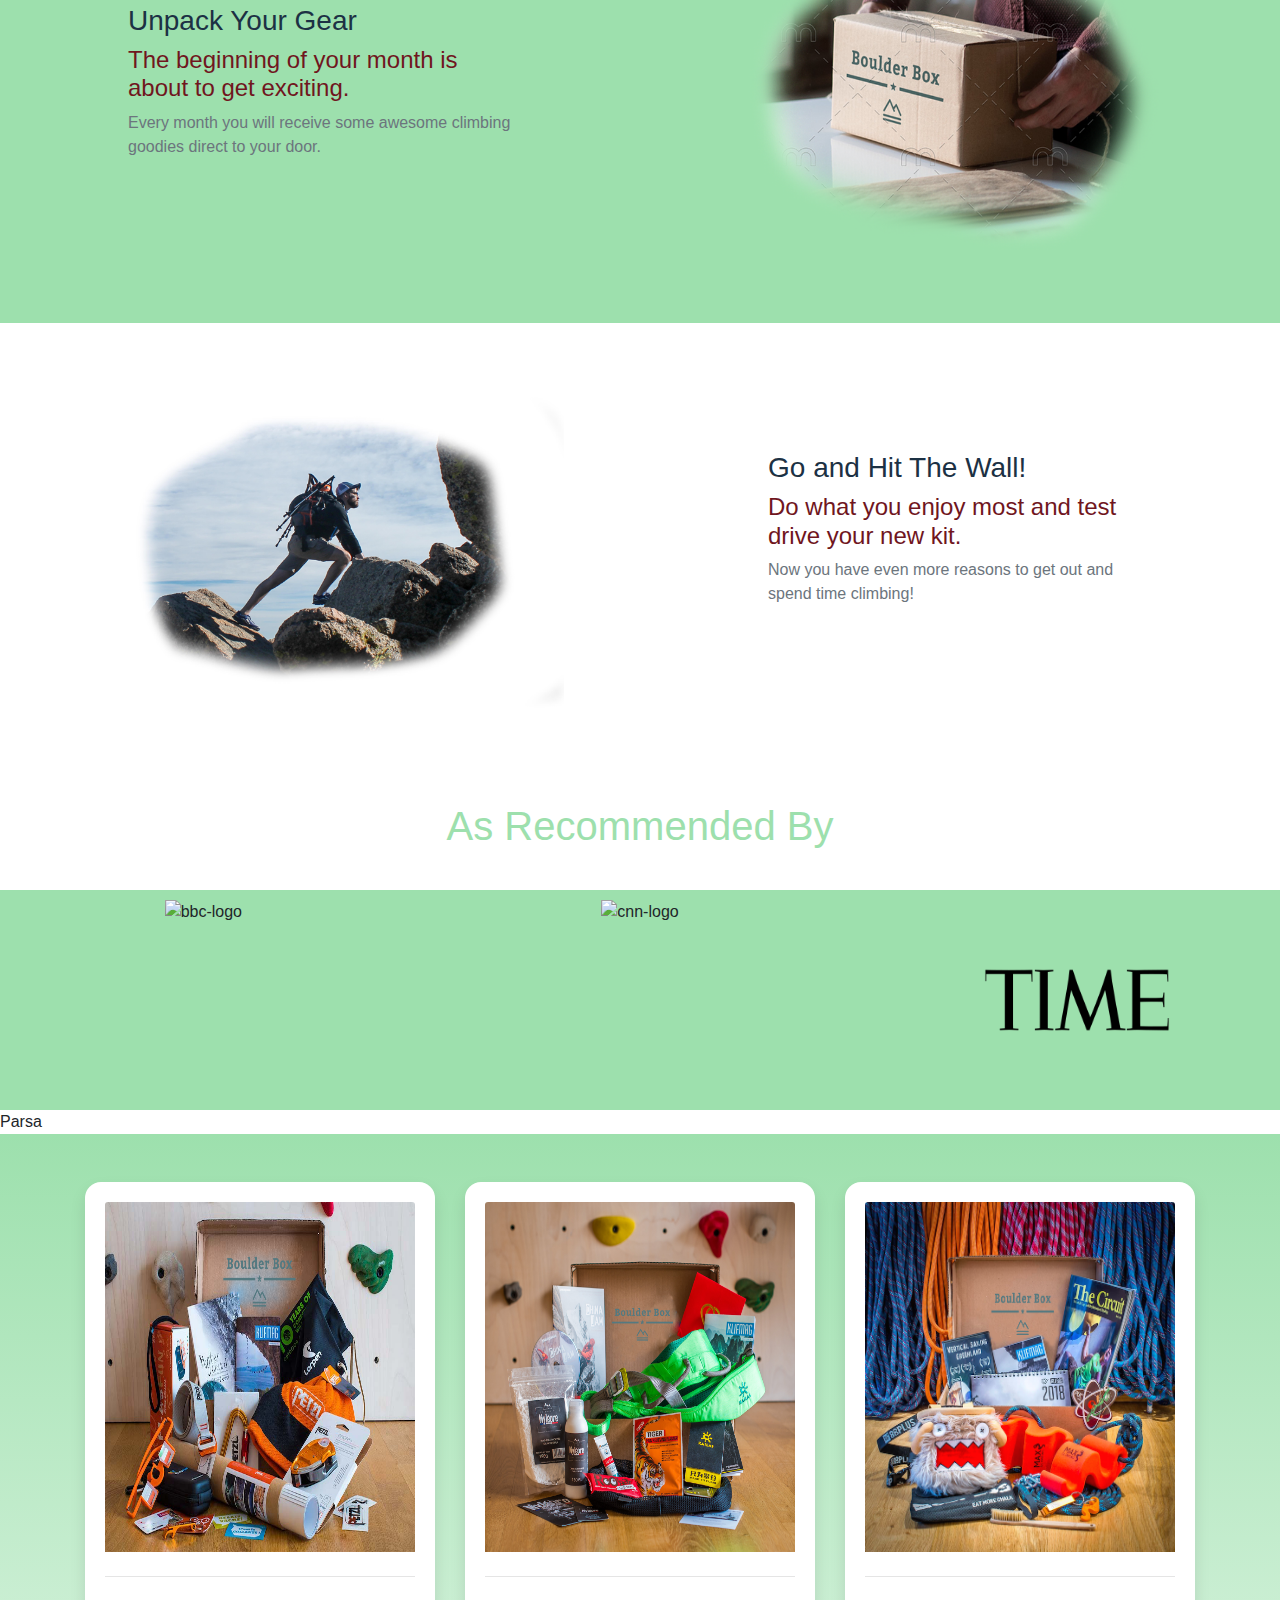
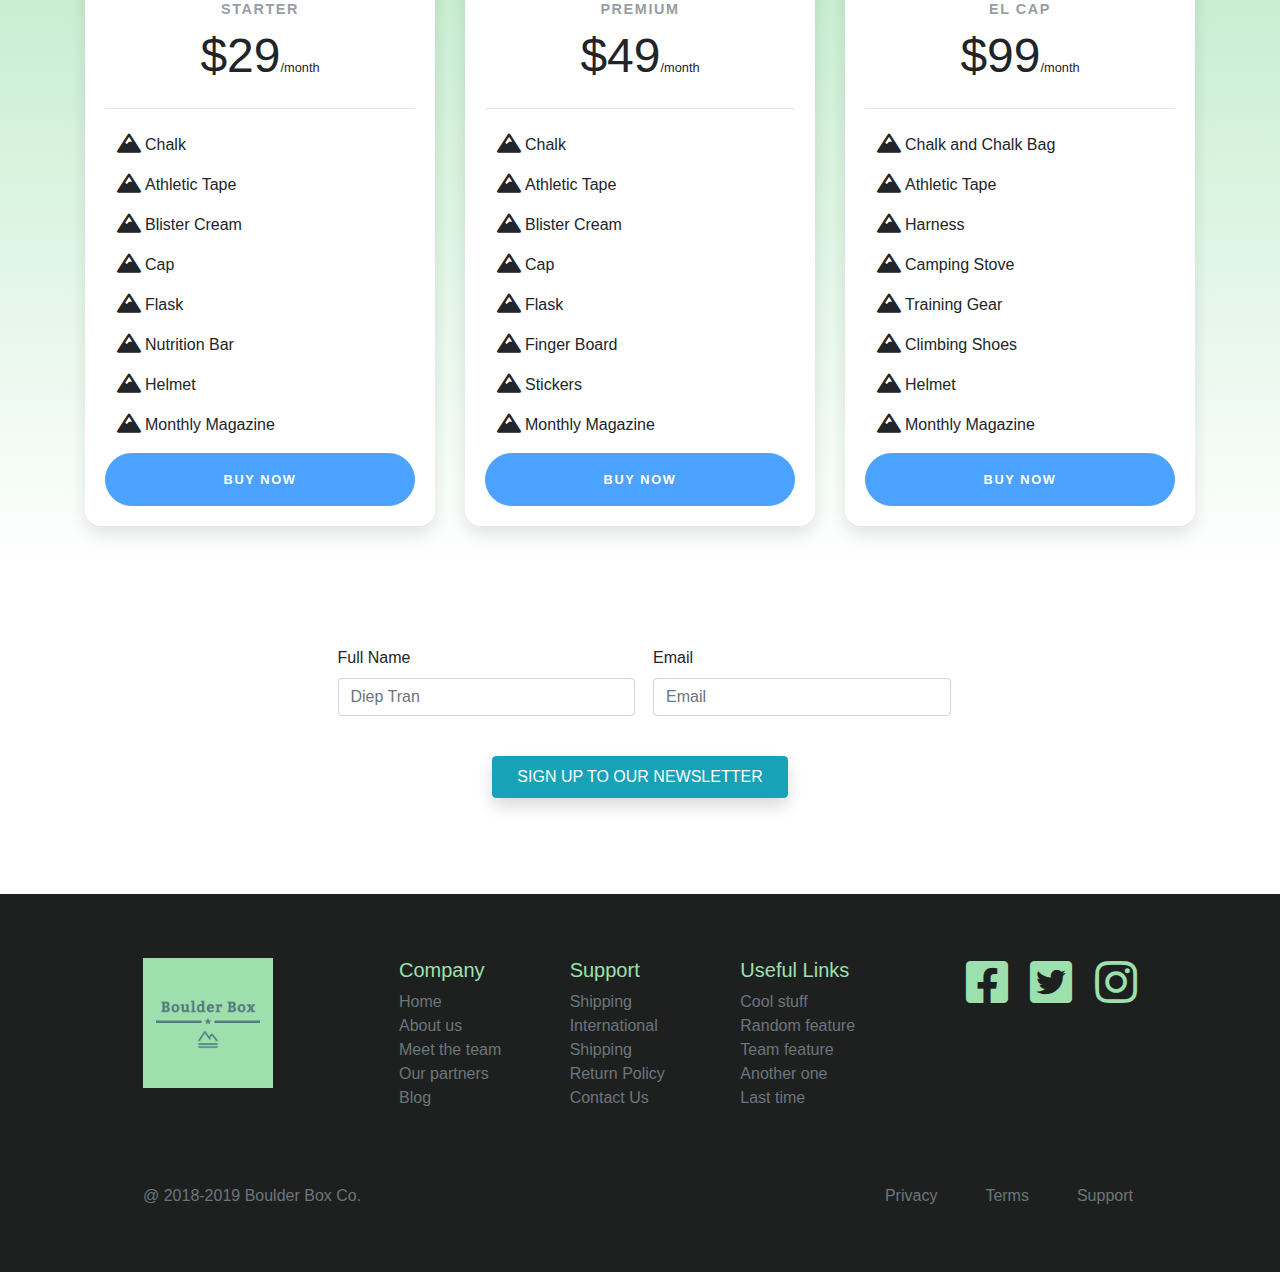
==== commit 2d78399a: "quick update" ====
--- a/index.html
+++ b/index.html
@@ -28,7 +28,7 @@
         <div class="collapse navbar-collapse order-3 order-lg-2 " id="navbarNavDropdown">
             <ul class="navbar-nav ml-auto">
                 <li class="nav-item"><a class="nav-link" href="/index.html">Home</a></li>
-                <li class="nav-item"><a class="nav-link" href="/index.html#pricing">Pricing</a></li>
+                <li class="nav-item"><a class="nav-link" href="/index.html#Pricing">Pricing</a></li>
                 <li class="nav-item"><a class="nav-link" href="/meettheteam.html">Meet the team</a></li>
                 <li class="nav-item dropdown">
                     <a class="nav-link dropdown-toggle custom-button-navbar" href="#" id="navbarDropdownMenuLink"
@@ -51,9 +51,9 @@
         <div class="container h-100">
             <div class="d-flex h-100 text-center align-items-center">
                 <div class="w-100 text-white header-custom">
-                    <h1 class="display-3">Subcription service for <br>climbing enthusiasts</h1>
+                    <h1 class="display-3">Subcription service for <br>climbing enthusiast</h1>
                     <p class="lead mb-0">Engaging climbers & community to protect & preseve our climbing areas</p>
-                    <button class="awesome-button" onclick="window.location.href = '/index.html#pricing';">Sound awesome? Join now!</button>
+                    <button class="awesome-button" onclick="window.location.href = '/index.html#Pricing';"">Sound awesome? Join now!</button>
                 </div>
             </div>
         </div>
@@ -284,7 +284,6 @@
 
                 <!-- Diep -->
                 <section class="container-fluid my-4 py-5" id="newsletter">
-                    <id></id>
                     <form class="container-fluid">
                         <div class="form-row">
                             <div class="col-md-3"></div>
--- a/css/style.css
+++ b/css/style.css
@@ -1,6 +1,10 @@
+<<<<<<< HEAD
+
+=======
 body {
   background-color: #ffffff;
 }
+>>>>>>> bcc60d56db2e50a407229dd6b582735e04879c29
 
 /* footer + checkout */
 .social-af > i {
@@ -247,11 +251,10 @@
         -moz-box-sizing: border-box;
         -webkit-box-sizing: border-box;
         font-weight: 700;
-        font-size: 6vh;
+        font-size: 30px;
         background-color: transparent;
-        margin-top: 10vh;
-        padding: 6vh;
-        margin-bottom: 10vh;
+        margin-top: 49px;
+        padding: 34px;
         color: white;
         border: 4px solid white; /* Green */
         transition-duration: 0.5s;
@@ -259,15 +262,16 @@
 
     .awesome-button:hover{
         outline: 0;
-        padding: 6vh;
+        padding: 2px;
         transition-duration: 1s;
         box-sizing: border-box;
         -moz-box-sizing: border-box;
         -webkit-box-sizing: border-box;
         font-weight: 700;
-        font-size: 6vh;
+        font-size: 30px;
         background-color: transparent;
-        margin-top: 10vh;
+        margin-top: 49px;
+        padding: 34px;
         color: #9de0ad;
         border-top: 4px solid transparent;
         border-bottom: 4px solid transparent;
@@ -466,4 +470,3 @@
   .teamcard .card-body > h3 {
     color: #547980;
   }
-
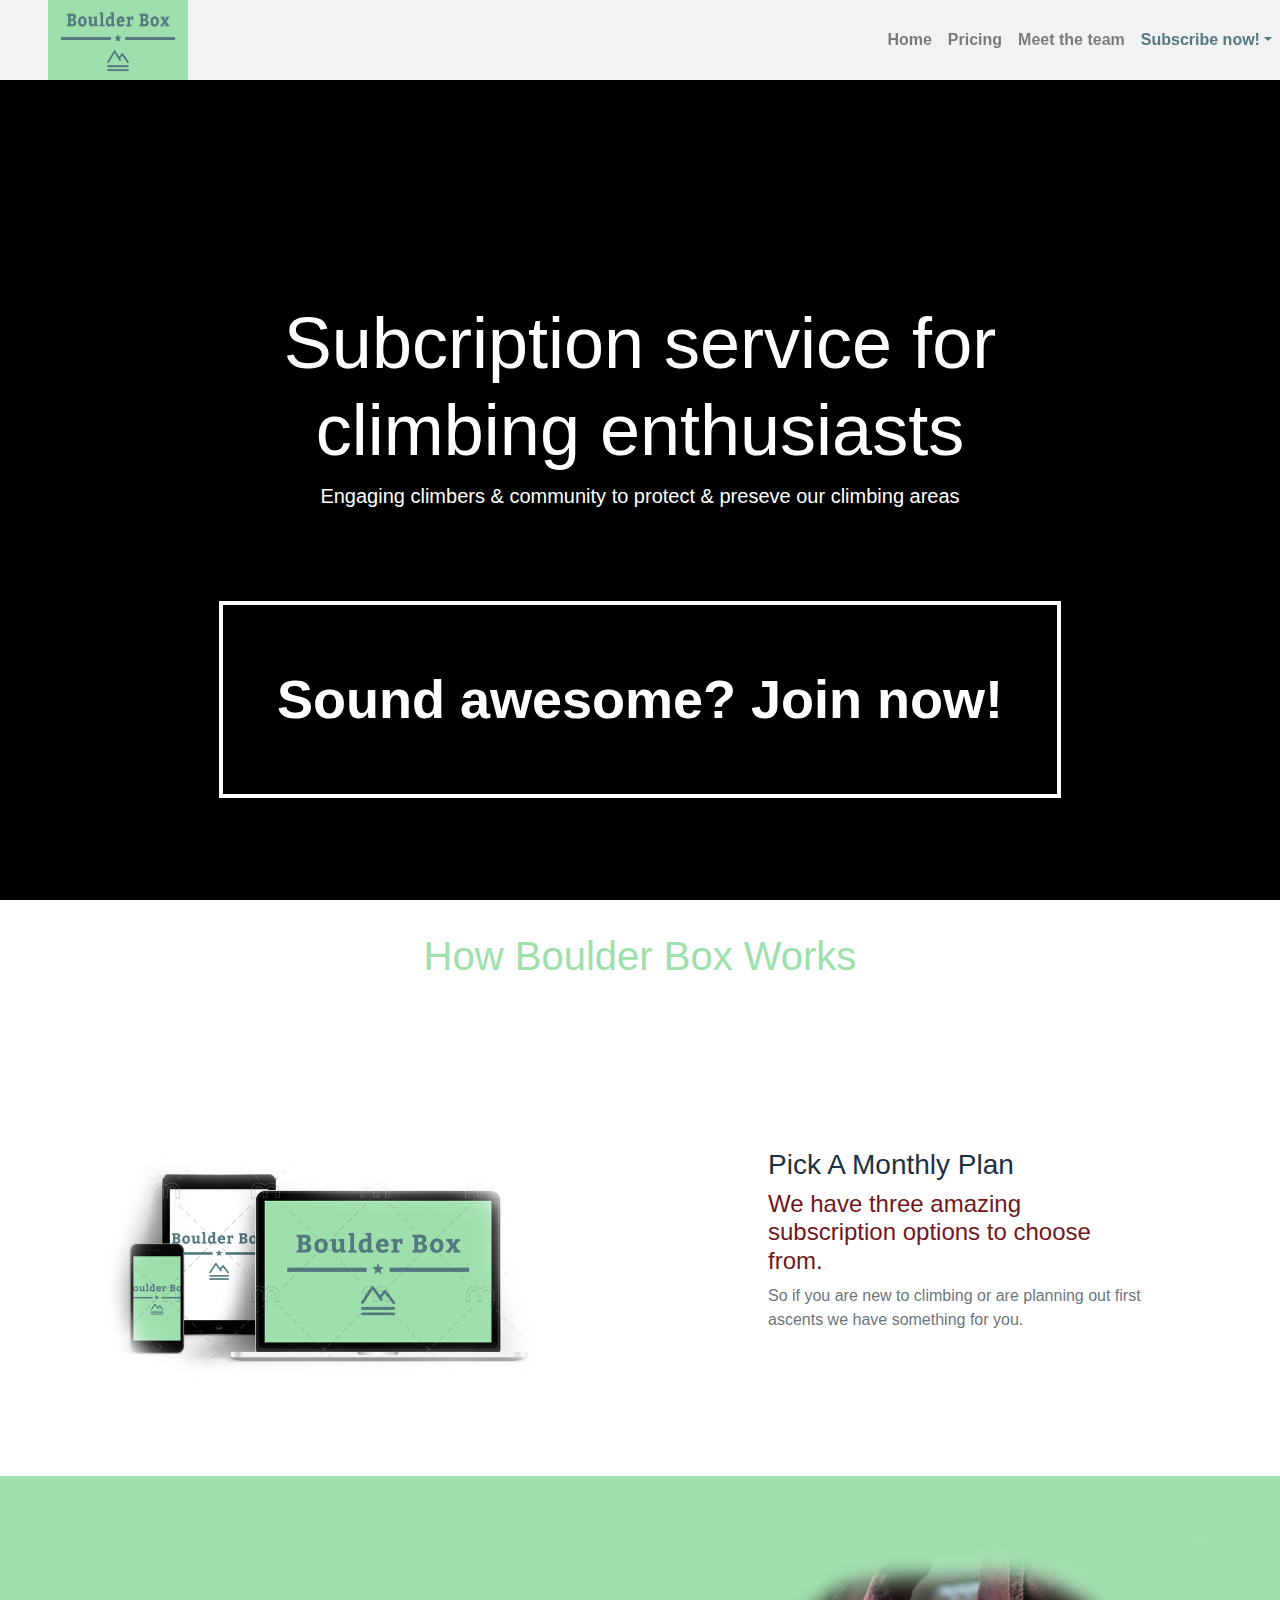
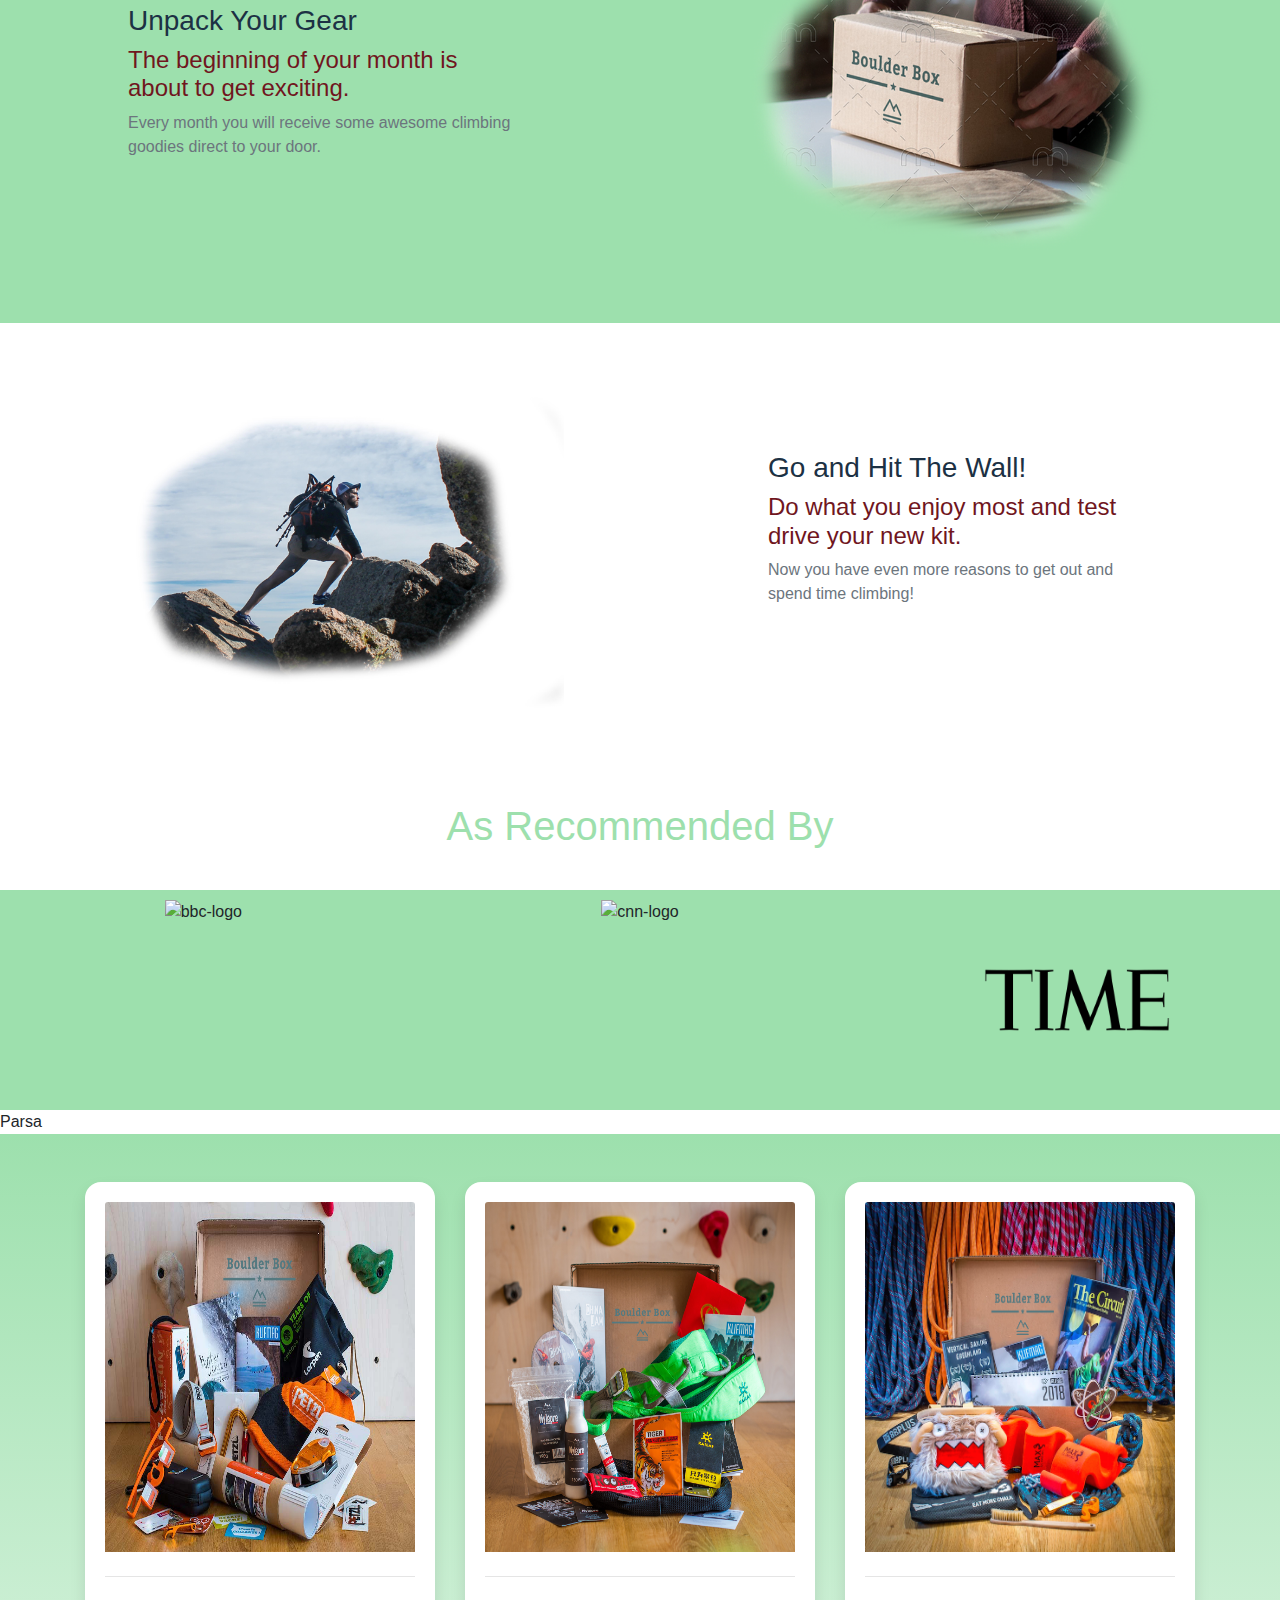
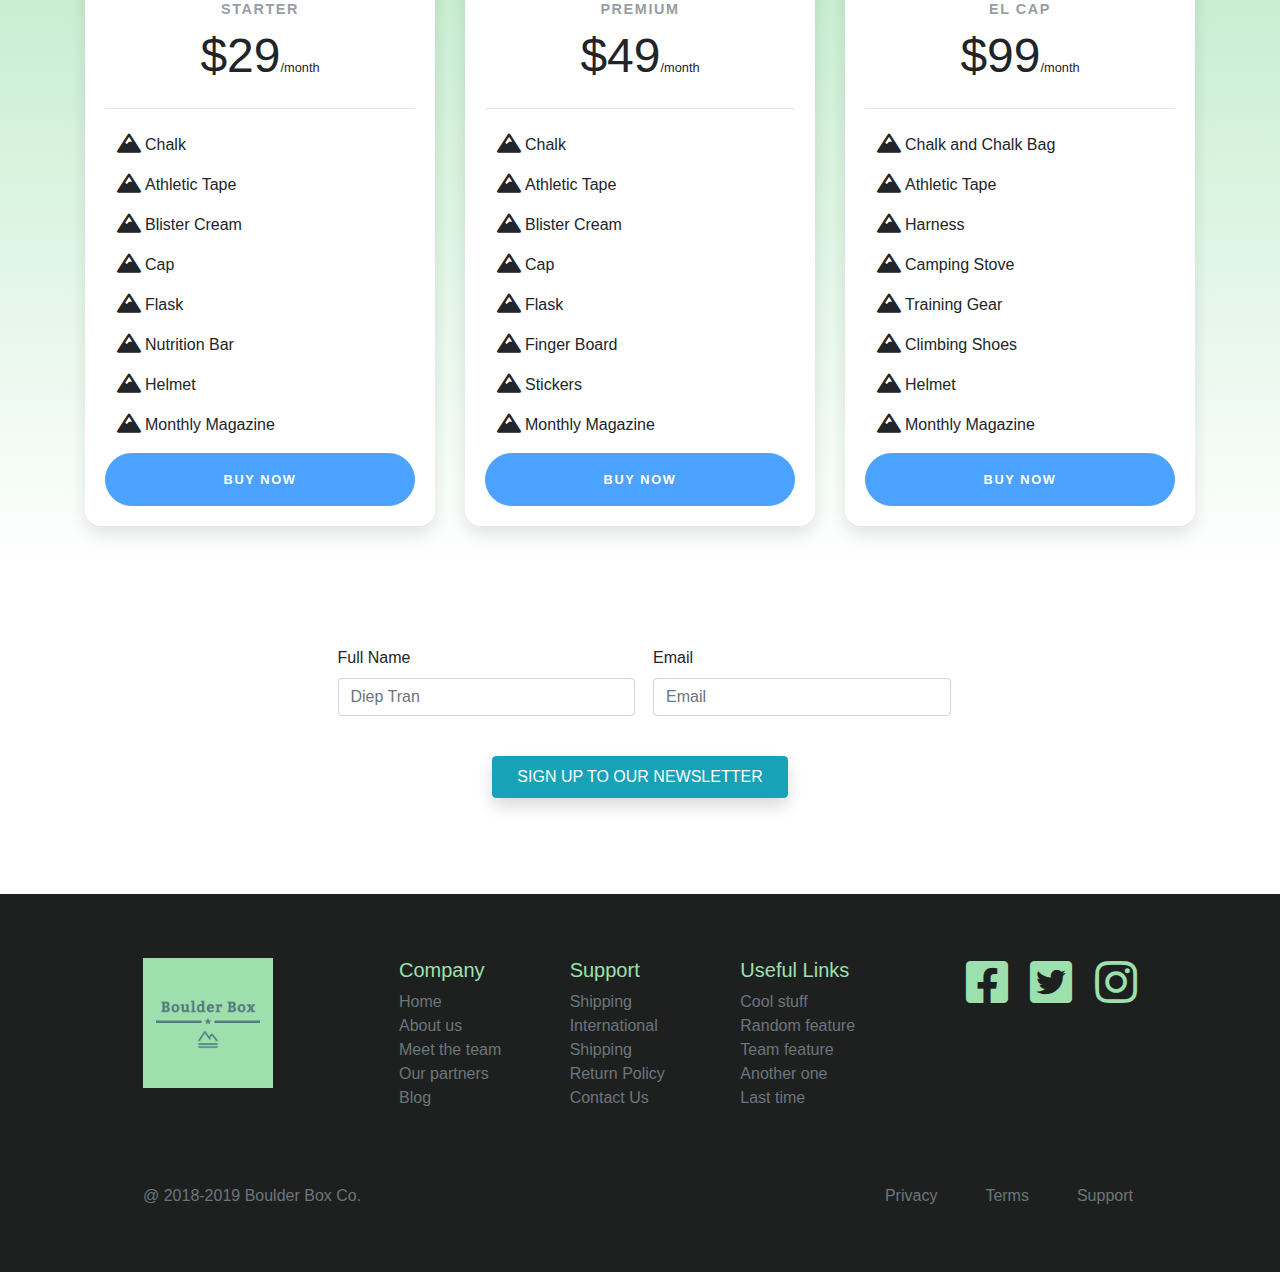
==== commit 7b1e9c5e: "Fixed vistual" ====
--- a/index.html
+++ b/index.html
@@ -28,7 +28,7 @@
         <div class="collapse navbar-collapse order-3 order-lg-2 " id="navbarNavDropdown">
             <ul class="navbar-nav ml-auto">
                 <li class="nav-item"><a class="nav-link" href="/index.html">Home</a></li>
-                <li class="nav-item"><a class="nav-link" href="/index.html#Pricing">Pricing</a></li>
+                <li class="nav-item"><a class="nav-link" href="/index.html#pricing">Pricing</a></li>
                 <li class="nav-item"><a class="nav-link" href="/meettheteam.html">Meet the team</a></li>
                 <li class="nav-item dropdown">
                     <a class="nav-link dropdown-toggle custom-button-navbar" href="#" id="navbarDropdownMenuLink"
@@ -48,12 +48,12 @@
         <video playsinline="playsinline" autoplay="autoplay" muted="muted" loop="loop">
             <source src="https://i.imgur.com/IbKbxZP.mp4" type="video/mp4">
         </video>
-        <div class="container h-100">
+        <div class="container h-100 header-content">
             <div class="d-flex h-100 text-center align-items-center">
                 <div class="w-100 text-white header-custom">
-                    <h1 class="display-3">Subcription service for <br>climbing enthusiast</h1>
+                    <h1 class="display-3">Subcription service for <br>climbing enthusiasts</h1>
                     <p class="lead mb-0">Engaging climbers & community to protect & preseve our climbing areas</p>
-                    <button class="awesome-button" onclick="window.location.href = '/index.html#Pricing';"">Sound awesome? Join now!</button>
+                    <button class="awesome-button" onclick="window.location.href = '/index.html#pricing';">Sound awesome? Join now!</button>
                 </div>
             </div>
         </div>
@@ -284,6 +284,7 @@
 
                 <!-- Diep -->
                 <section class="container-fluid my-4 py-5" id="newsletter">
+                    <id></id>
                     <form class="container-fluid">
                         <div class="form-row">
                             <div class="col-md-3"></div>
--- a/css/style.css
+++ b/css/style.css
@@ -1,10 +1,6 @@
-<<<<<<< HEAD
-
-=======
 body {
   background-color: #ffffff;
 }
->>>>>>> bcc60d56db2e50a407229dd6b582735e04879c29
 
 /* footer + checkout */
 .social-af > i {
@@ -226,6 +222,10 @@
         z-index: 2;
     }
     
+    .header-content {
+      margin-top: 12vh;
+    }
+
     header>.overlay {
         position: absolute;
         top: 0;
@@ -251,10 +251,11 @@
         -moz-box-sizing: border-box;
         -webkit-box-sizing: border-box;
         font-weight: 700;
-        font-size: 30px;
+        font-size: 6vh;
         background-color: transparent;
-        margin-top: 49px;
-        padding: 34px;
+        margin-top: 10vh;
+        padding: 6vh;
+        margin-bottom: 2vh;
         color: white;
         border: 4px solid white; /* Green */
         transition-duration: 0.5s;
@@ -262,16 +263,15 @@
 
     .awesome-button:hover{
         outline: 0;
-        padding: 2px;
+        padding: 6vh;
         transition-duration: 1s;
         box-sizing: border-box;
         -moz-box-sizing: border-box;
         -webkit-box-sizing: border-box;
         font-weight: 700;
-        font-size: 30px;
+        font-size: 6vh;
         background-color: transparent;
-        margin-top: 49px;
-        padding: 34px;
+        margin-top: 10vh;
         color: #9de0ad;
         border-top: 4px solid transparent;
         border-bottom: 4px solid transparent;
@@ -470,3 +470,4 @@
   .teamcard .card-body > h3 {
     color: #547980;
   }
+
